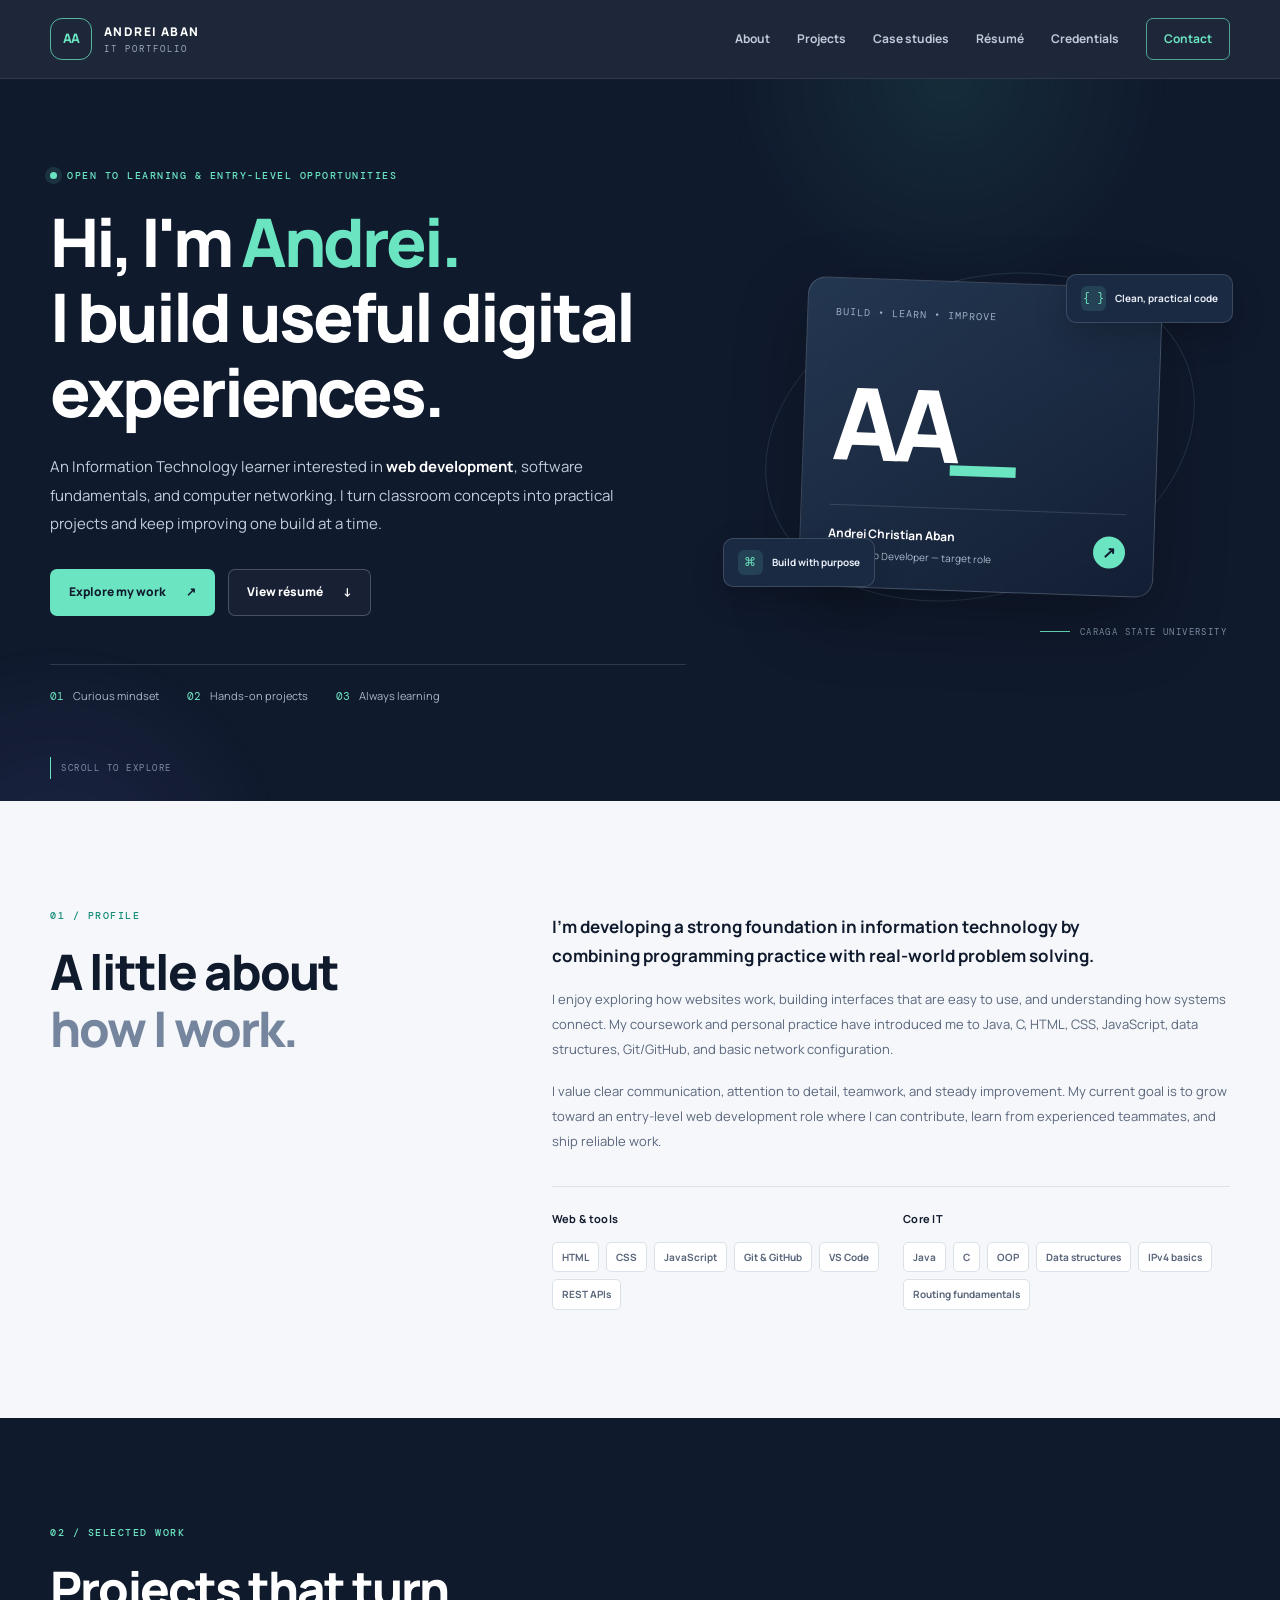
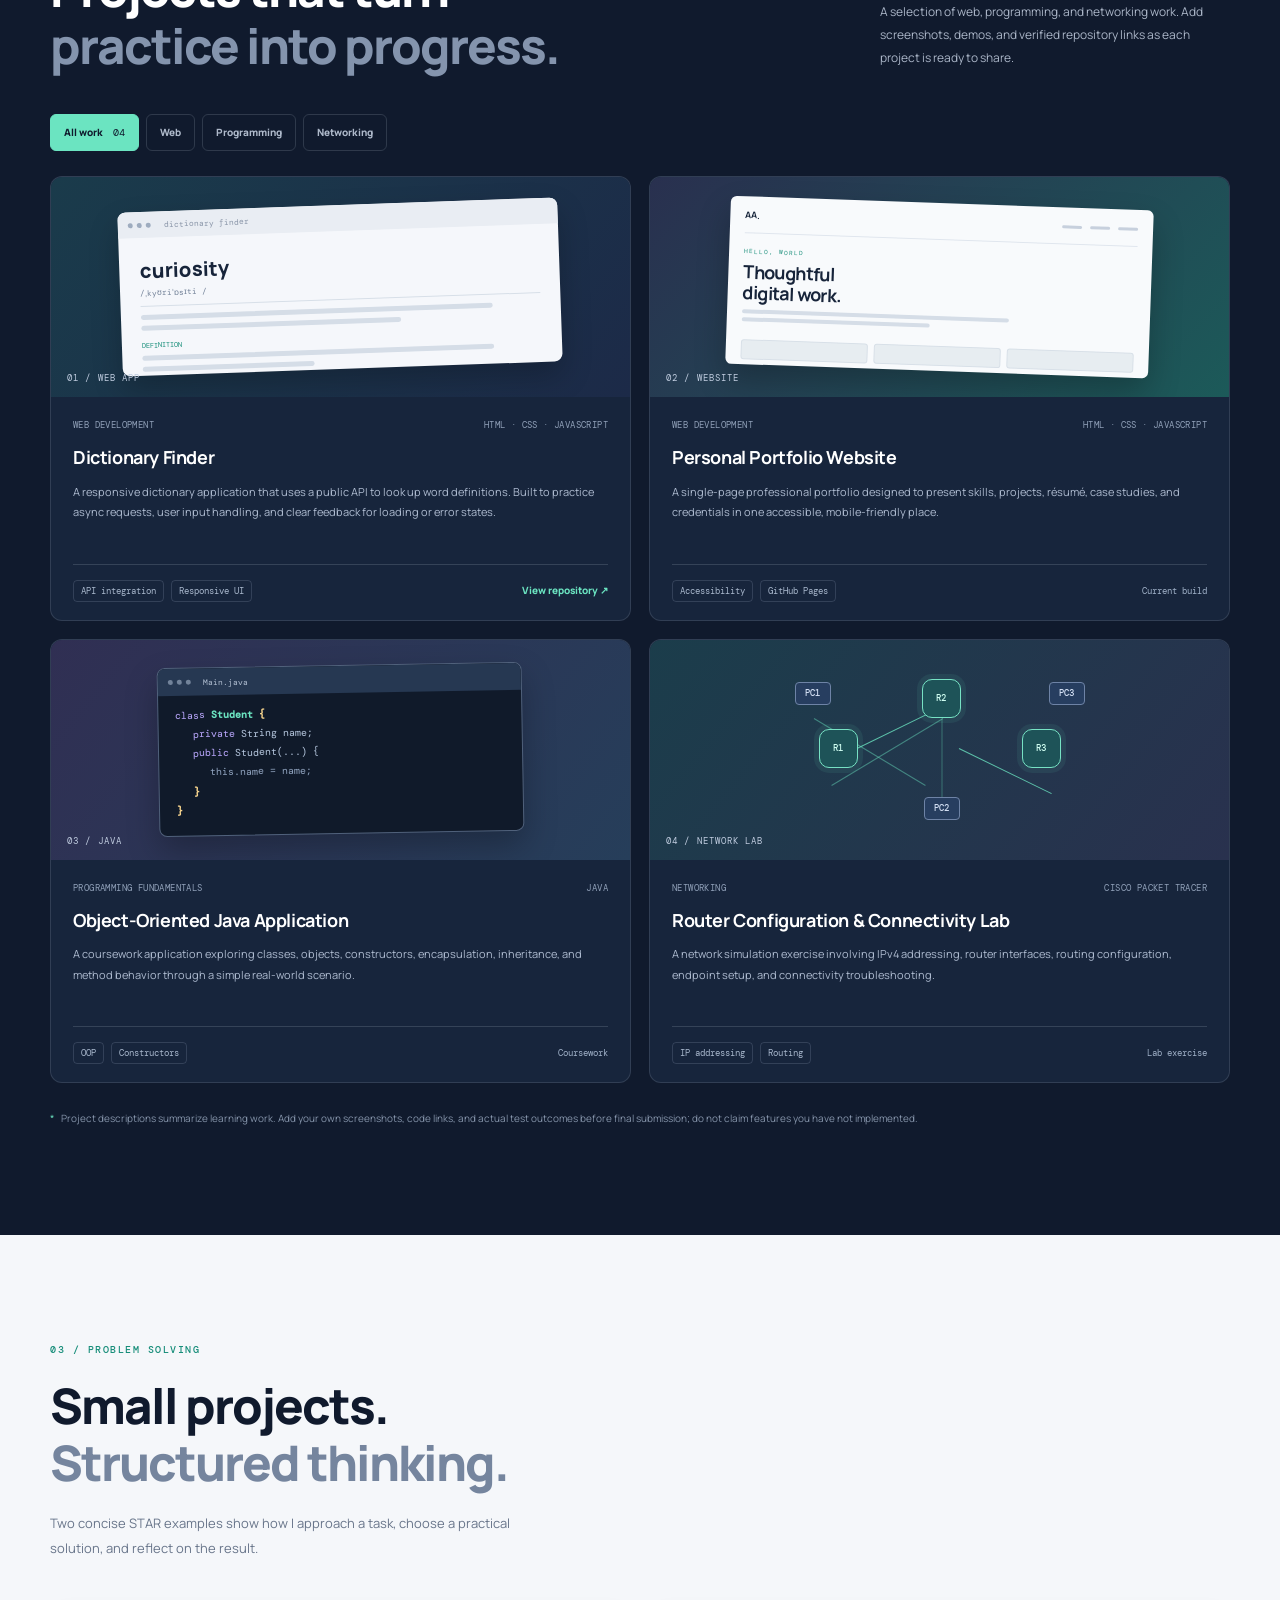
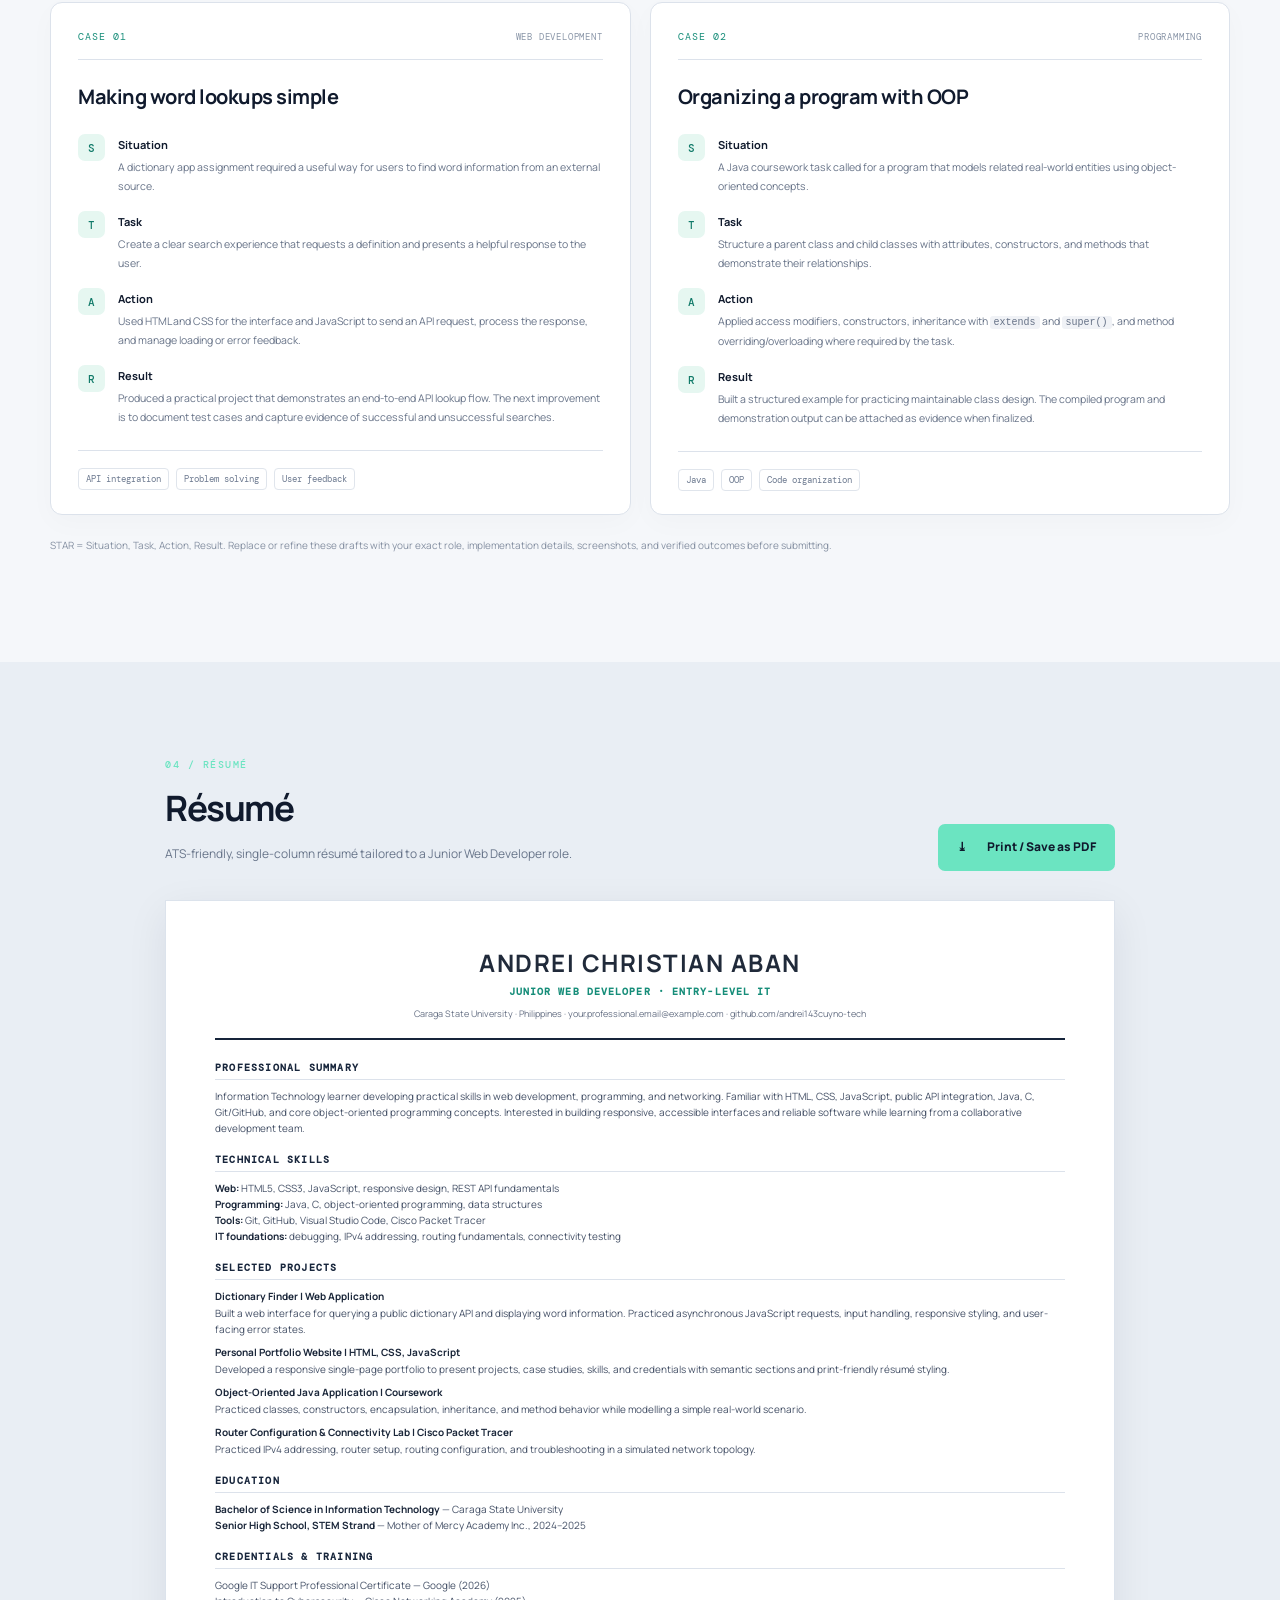
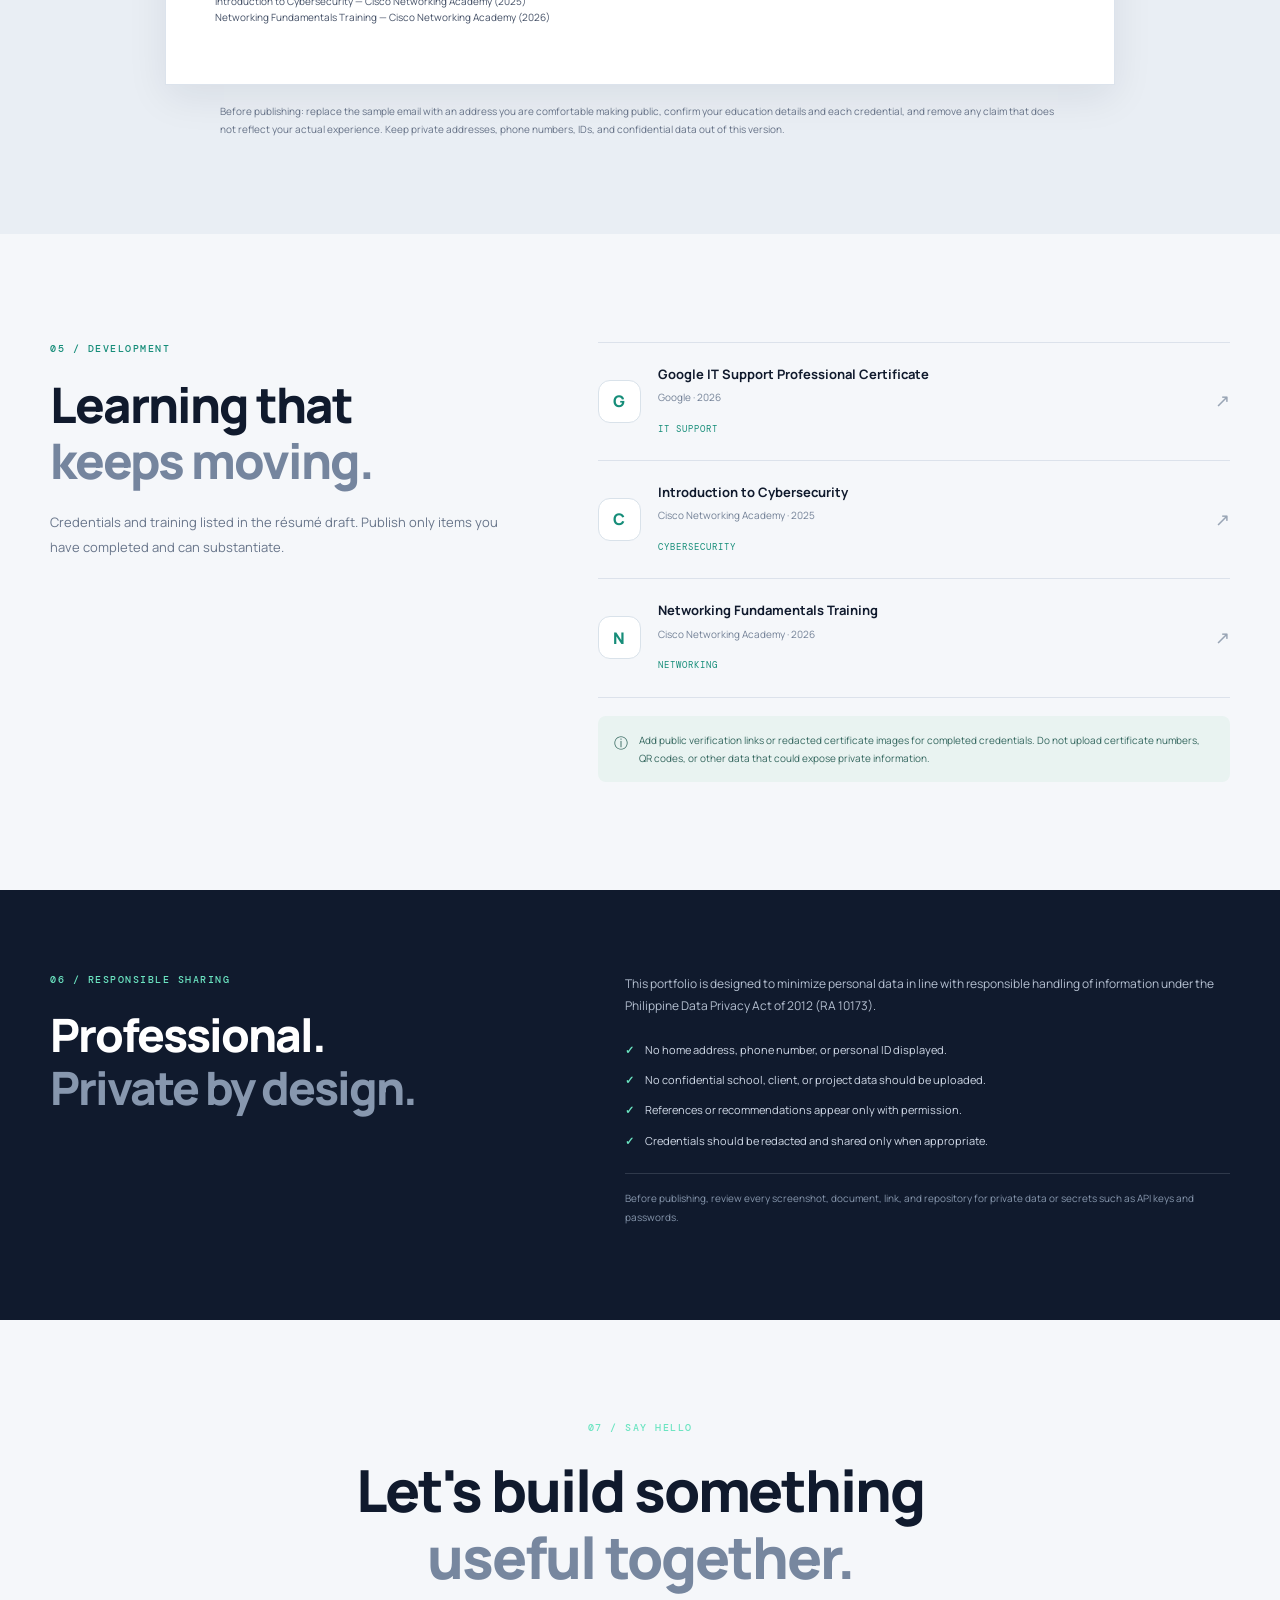
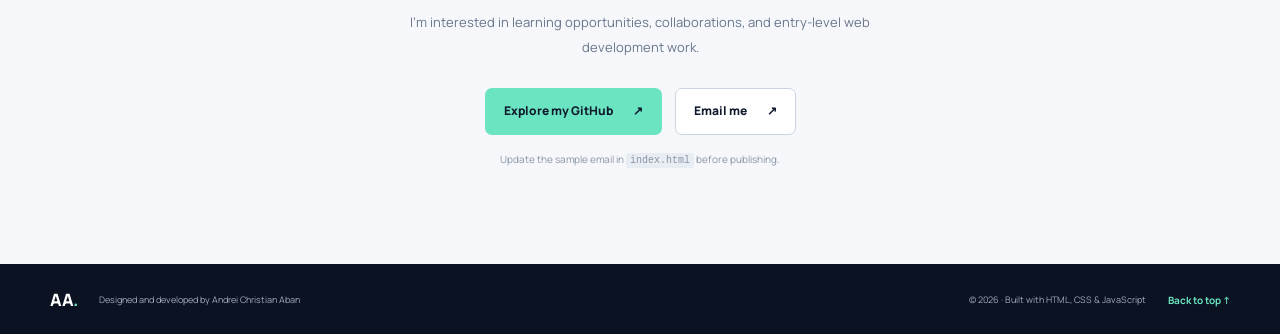
==== andrei-eportfolio/index.html @ c1c07eaf "Create professional e-portfolio" ====
<!doctype html>
<html lang="en">
<head>
  <meta charset="utf-8">
  <meta name="viewport" content="width=device-width, initial-scale=1">
  <meta name="description" content="Andrei Christian Aban's professional portfolio featuring web development, programming, networking, and academic IT projects.">
  <meta name="theme-color" content="#101a2d">
  <title>Andrei Christian Aban | IT Portfolio</title>
  <link rel="stylesheet" href="styles.css">
  <script src="script.js" defer></script>
</head>
<body>
  <a class="skip-link" href="#main">Skip to content</a>

  <header class="site-header">
    <div class="container nav-wrap">
      <a class="brand" href="#home" aria-label="Andrei Aban home">
        <span class="brand-mark">AA</span>
        <span class="brand-text">ANDREI ABAN<span class="brand-sub">IT PORTFOLIO</span></span>
      </a>
      <button class="menu-toggle" id="menu-toggle" type="button" aria-expanded="false" aria-controls="primary-nav" aria-label="Open navigation menu">
        <span></span><span></span><span></span>
      </button>
      <nav class="primary-nav" id="primary-nav" aria-label="Primary navigation">
        <a href="#about">About</a>
        <a href="#projects">Projects</a>
        <a href="#case-studies">Case studies</a>
        <a href="#resume">Résumé</a>
        <a href="#credentials">Credentials</a>
        <a class="nav-cta" href="#contact">Contact</a>
      </nav>
    </div>
  </header>

  <main id="main">
    <section class="hero section" id="home" aria-labelledby="hero-title">
      <div class="hero-glow glow-one" aria-hidden="true"></div>
      <div class="hero-glow glow-two" aria-hidden="true"></div>
      <div class="container hero-grid">
        <div class="hero-copy">
          <p class="eyebrow"><span class="status-dot"></span> OPEN TO LEARNING & ENTRY-LEVEL OPPORTUNITIES</p>
          <h1 id="hero-title">Hi, I'm <span>Andrei.</span><br> I build useful digital experiences.</h1>
          <p class="hero-lead">An Information Technology learner interested in <strong>web development</strong>, software fundamentals, and computer networking. I turn classroom concepts into practical projects and keep improving one build at a time.</p>
          <div class="hero-actions">
            <a class="button button-primary" href="#projects">Explore my work <span aria-hidden="true">↗</span></a>
            <a class="button button-quiet" href="#resume">View résumé <span aria-hidden="true">↓</span></a>
          </div>
          <div class="hero-meta" aria-label="Portfolio highlights">
            <div><span class="meta-number">01</span><span class="meta-label">Curious mindset</span></div>
            <div><span class="meta-number">02</span><span class="meta-label">Hands-on projects</span></div>
            <div><span class="meta-number">03</span><span class="meta-label">Always learning</span></div>
          </div>
        </div>
        <div class="hero-visual" aria-label="Portfolio introduction graphic">
          <div class="orbit orbit-large"></div>
          <div class="orbit orbit-small"></div>
          <div class="profile-tile">
            <span class="tile-kicker">BUILD • LEARN • IMPROVE</span>
            <div class="monogram">AA<span class="monogram-caret">_</span></div>
            <div class="tile-bottom">
              <div><strong>Andrei Christian Aban</strong><span>Junior Web Developer — target role</span></div>
              <span class="tile-arrow" aria-hidden="true">↗</span>
            </div>
          </div>
          <div class="floating-chip chip-code"><span class="chip-icon">{ }</span><span>Clean, practical code</span></div>
          <div class="floating-chip chip-web"><span class="chip-icon">⌘</span><span>Build with purpose</span></div>
          <div class="visual-caption"><span class="caption-line"></span><span>CARAGA STATE UNIVERSITY</span></div>
        </div>
      </div>
      <a class="scroll-cue" href="#about"><span class="scroll-line"></span> SCROLL TO EXPLORE</a>
    </section>

    <section class="section section-light" id="about" aria-labelledby="about-title">
      <div class="container split-layout">
        <div class="section-heading">
          <p class="eyebrow eyebrow-dark">01 / PROFILE</p>
          <h2 id="about-title">A little about<br><span>how I work.</span></h2>
        </div>
        <div class="about-content">
          <p class="about-intro">I’m developing a strong foundation in information technology by combining programming practice with real-world problem solving.</p>
          <p>I enjoy exploring how websites work, building interfaces that are easy to use, and understanding how systems connect. My coursework and personal practice have introduced me to Java, C, HTML, CSS, JavaScript, data structures, Git/GitHub, and basic network configuration.</p>
          <p>I value clear communication, attention to detail, teamwork, and steady improvement. My current goal is to grow toward an entry-level web development role where I can contribute, learn from experienced teammates, and ship reliable work.</p>
          <div class="skill-groups">
            <div class="skill-group"><h3>Web & tools</h3><div class="skill-tags"><span>HTML</span><span>CSS</span><span>JavaScript</span><span>Git & GitHub</span><span>VS Code</span><span>REST APIs</span></div></div>
            <div class="skill-group"><h3>Core IT</h3><div class="skill-tags"><span>Java</span><span>C</span><span>OOP</span><span>Data structures</span><span>IPv4 basics</span><span>Routing fundamentals</span></div></div>
          </div>
        </div>
      </div>
    </section>

    <section class="section section-dark" id="projects" aria-labelledby="projects-title">
      <div class="container">
        <div class="section-topline">
          <div class="section-heading">
            <p class="eyebrow">02 / SELECTED WORK</p>
            <h2 id="projects-title">Projects that turn<br><span>practice into progress.</span></h2>
          </div>
          <p class="section-note">A selection of web, programming, and networking work. Add screenshots, demos, and verified repository links as each project is ready to share.</p>
        </div>
        <div class="filter-row" role="group" aria-label="Filter projects">
          <button class="filter-button is-active" type="button" data-filter="all" aria-pressed="true">All work <span>04</span></button>
          <button class="filter-button" type="button" data-filter="web" aria-pressed="false">Web</button>
          <button class="filter-button" type="button" data-filter="programming" aria-pressed="false">Programming</button>
          <button class="filter-button" type="button" data-filter="networking" aria-pressed="false">Networking</button>
        </div>
        <div class="project-grid" id="project-grid">
          <article class="project-card project-featured" data-category="web">
            <div class="project-art art-dictionary" aria-hidden="true">
              <div class="mock-browser"><div class="browser-top"><i></i><i></i><i></i><span>dictionary finder</span></div><div class="dictionary-body"><div class="mock-word">curiosity<span> /ˌkyʊriˈɒsɪti /</span></div><div class="mock-rule"></div><div class="mock-line wide"></div><div class="mock-line medium"></div><div class="mock-label">DEFINITION</div><div class="mock-line wide"></div><div class="mock-line short"></div></div></div>
              <span class="art-badge">01 / WEB APP</span>
            </div>
            <div class="project-body"><div class="project-meta"><span>Web development</span><span>HTML · CSS · JavaScript</span></div><h3>Dictionary Finder</h3><p>A responsive dictionary application that uses a public API to look up word definitions. Built to practice async requests, user input handling, and clear feedback for loading or error states.</p><div class="project-footer"><div class="tag-list"><span>API integration</span><span>Responsive UI</span></div><a class="text-link" href="https://github.com/andrei143cuyno-tech/Dictionary-Finder" target="_blank" rel="noopener noreferrer">View repository <span aria-hidden="true">↗</span></a></div></div>
          </article>
          <article class="project-card" data-category="web">
            <div class="project-art art-portfolio" aria-hidden="true"><div class="mini-page"><div class="mini-nav"><b>AA.</b><span></span><span></span><span></span></div><div class="mini-hero"><i>HELLO, WORLD</i><strong>Thoughtful<br>digital work.</strong><span></span><span></span></div><div class="mini-cards"><i></i><i></i><i></i></div></div><span class="art-badge">02 / WEBSITE</span></div>
            <div class="project-body"><div class="project-meta"><span>Web development</span><span>HTML · CSS · JavaScript</span></div><h3>Personal Portfolio Website</h3><p>A single-page professional portfolio designed to present skills, projects, résumé, case studies, and credentials in one accessible, mobile-friendly place.</p><div class="project-footer"><div class="tag-list"><span>Accessibility</span><span>GitHub Pages</span></div><span class="project-status">Current build</span></div></div>
          </article>
          <article class="project-card" data-category="programming">
            <div class="project-art art-java" aria-hidden="true"><div class="code-window"><div class="code-toolbar"><span></span><span></span><span></span><b>Main.java</b></div><div class="code-lines"><p><em>class</em> <strong>Student</strong> <b>{</b></p><p class="indent"><em>private</em> String name;</p><p class="indent"><em>public</em> Student(...) {</p><p class="indent2">this.name = name;</p><p class="indent"><b>}</b></p><p><b>}</b></p></div></div><span class="art-badge">03 / JAVA</span></div>
            <div class="project-body"><div class="project-meta"><span>Programming fundamentals</span><span>Java</span></div><h3>Object-Oriented Java Application</h3><p>A coursework application exploring classes, objects, constructors, encapsulation, inheritance, and method behavior through a simple real-world scenario.</p><div class="project-footer"><div class="tag-list"><span>OOP</span><span>Constructors</span></div><span class="project-status">Coursework</span></div></div>
          </article>
          <article class="project-card" data-category="networking">
            <div class="project-art art-network" aria-hidden="true"><div class="network-map"><div class="network-node router-node">R1</div><div class="network-node router-node node-two">R2</div><div class="network-node router-node node-three">R3</div><div class="network-node pc-node pc-one">PC1</div><div class="network-node pc-node pc-two">PC2</div><div class="network-node pc-node pc-three">PC3</div><span class="network-link link-a"></span><span class="network-link link-b"></span><span class="network-link link-c"></span><span class="network-link link-d"></span><span class="network-link link-e"></span></div><span class="art-badge">04 / NETWORK LAB</span></div>
            <div class="project-body"><div class="project-meta"><span>Networking</span><span>Cisco Packet Tracer</span></div><h3>Router Configuration & Connectivity Lab</h3><p>A network simulation exercise involving IPv4 addressing, router interfaces, routing configuration, endpoint setup, and connectivity troubleshooting.</p><div class="project-footer"><div class="tag-list"><span>IP addressing</span><span>Routing</span></div><span class="project-status">Lab exercise</span></div></div>
          </article>
        </div>
        <p class="section-footnote"><span class="footnote-mark">*</span> Project descriptions summarize learning work. Add your own screenshots, code links, and actual test outcomes before final submission; do not claim features you have not implemented.</p>
      </div>
    </section>

    <section class="section section-light" id="case-studies" aria-labelledby="cases-title">
      <div class="container">
        <div class="section-heading case-heading">
          <p class="eyebrow eyebrow-dark">03 / PROBLEM SOLVING</p>
          <h2 id="cases-title">Small projects.<br><span>Structured thinking.</span></h2>
          <p class="heading-description">Two concise STAR examples show how I approach a task, choose a practical solution, and reflect on the result.</p>
        </div>
        <div class="case-grid">
          <article class="case-card">
            <div class="case-header"><span class="case-index">CASE 01</span><span class="case-type">WEB DEVELOPMENT</span></div>
            <h3>Making word lookups simple</h3>
            <div class="star-list">
              <div class="star-row"><span class="star-letter">S</span><div><h4>Situation</h4><p>A dictionary app assignment required a useful way for users to find word information from an external source.</p></div></div>
              <div class="star-row"><span class="star-letter">T</span><div><h4>Task</h4><p>Create a clear search experience that requests a definition and presents a helpful response to the user.</p></div></div>
              <div class="star-row"><span class="star-letter">A</span><div><h4>Action</h4><p>Used HTML and CSS for the interface and JavaScript to send an API request, process the response, and manage loading or error feedback.</p></div></div>
              <div class="star-row"><span class="star-letter">R</span><div><h4>Result</h4><p>Produced a practical project that demonstrates an end-to-end API lookup flow. The next improvement is to document test cases and capture evidence of successful and unsuccessful searches.</p></div></div>
            </div>
            <div class="case-skills"><span>API integration</span><span>Problem solving</span><span>User feedback</span></div>
          </article>
          <article class="case-card">
            <div class="case-header"><span class="case-index">CASE 02</span><span class="case-type">PROGRAMMING</span></div>
            <h3>Organizing a program with OOP</h3>
            <div class="star-list">
              <div class="star-row"><span class="star-letter">S</span><div><h4>Situation</h4><p>A Java coursework task called for a program that models related real-world entities using object-oriented concepts.</p></div></div>
              <div class="star-row"><span class="star-letter">T</span><div><h4>Task</h4><p>Structure a parent class and child classes with attributes, constructors, and methods that demonstrate their relationships.</p></div></div>
              <div class="star-row"><span class="star-letter">A</span><div><h4>Action</h4><p>Applied access modifiers, constructors, inheritance with <code>extends</code> and <code>super()</code>, and method overriding/overloading where required by the task.</p></div></div>
              <div class="star-row"><span class="star-letter">R</span><div><h4>Result</h4><p>Built a structured example for practicing maintainable class design. The compiled program and demonstration output can be attached as evidence when finalized.</p></div></div>
            </div>
            <div class="case-skills"><span>Java</span><span>OOP</span><span>Code organization</span></div>
          </article>
        </div>
        <p class="small-note">STAR = Situation, Task, Action, Result. Replace or refine these drafts with your exact role, implementation details, screenshots, and verified outcomes before submitting.</p>
      </div>
    </section>

    <section class="section resume-section" id="resume" aria-labelledby="resume-title">
      <div class="container resume-container">
        <div class="resume-tools screen-only">
          <div><p class="eyebrow">04 / RÉSUMÉ</p><h2 id="resume-title">Résumé</h2><p class="section-note">ATS-friendly, single-column résumé tailored to a Junior Web Developer role.</p></div>
          <button class="button button-primary print-button" id="print-resume" type="button"><span aria-hidden="true">⤓</span> Print / Save as PDF</button>
        </div>
        <article class="resume-paper" aria-label="Résumé content">
          <header class="resume-header">
            <h2>ANDREI CHRISTIAN ABAN</h2>
            <p class="resume-role">JUNIOR WEB DEVELOPER · ENTRY-LEVEL IT</p>
            <p class="resume-contact">Caraga State University · Philippines · <span class="replace-email">your.professional.email@example.com</span> · <span>github.com/andrei143cuyno-tech</span></p>
          </header>
          <section class="resume-block"><h3>PROFESSIONAL SUMMARY</h3><p>Information Technology learner developing practical skills in web development, programming, and networking. Familiar with HTML, CSS, JavaScript, public API integration, Java, C, Git/GitHub, and core object-oriented programming concepts. Interested in building responsive, accessible interfaces and reliable software while learning from a collaborative development team.</p></section>
          <section class="resume-block"><h3>TECHNICAL SKILLS</h3><p><strong>Web:</strong> HTML5, CSS3, JavaScript, responsive design, REST API fundamentals<br><strong>Programming:</strong> Java, C, object-oriented programming, data structures<br><strong>Tools:</strong> Git, GitHub, Visual Studio Code, Cisco Packet Tracer<br><strong>IT foundations:</strong> debugging, IPv4 addressing, routing fundamentals, connectivity testing</p></section>
          <section class="resume-block"><h3>SELECTED PROJECTS</h3>
            <div class="resume-project"><p><strong>Dictionary Finder | Web Application</strong></p><p>Built a web interface for querying a public dictionary API and displaying word information. Practiced asynchronous JavaScript requests, input handling, responsive styling, and user-facing error states.</p></div>
            <div class="resume-project"><p><strong>Personal Portfolio Website | HTML, CSS, JavaScript</strong></p><p>Developed a responsive single-page portfolio to present projects, case studies, skills, and credentials with semantic sections and print-friendly résumé styling.</p></div>
            <div class="resume-project"><p><strong>Object-Oriented Java Application | Coursework</strong></p><p>Practiced classes, constructors, encapsulation, inheritance, and method behavior while modelling a simple real-world scenario.</p></div>
            <div class="resume-project"><p><strong>Router Configuration & Connectivity Lab | Cisco Packet Tracer</strong></p><p>Practiced IPv4 addressing, router setup, routing configuration, and troubleshooting in a simulated network topology.</p></div>
          </section>
          <section class="resume-block"><h3>EDUCATION</h3><p><strong>Bachelor of Science in Information Technology</strong> — Caraga State University<br><strong>Senior High School, STEM Strand</strong> — Mother of Mercy Academy Inc., 2024–2025</p></section>
          <section class="resume-block"><h3>CREDENTIALS & TRAINING</h3><p>Google IT Support Professional Certificate — Google (2026)<br>Introduction to Cybersecurity — Cisco Networking Academy (2025)<br>Networking Fundamentals Training — Cisco Networking Academy (2026)</p></section>
        </article>
        <p class="resume-disclaimer screen-only">Before publishing: replace the sample email with an address you are comfortable making public, confirm your education details and each credential, and remove any claim that does not reflect your actual experience. Keep private addresses, phone numbers, IDs, and confidential data out of this version.</p>
      </div>
    </section>

    <section class="section section-light" id="credentials" aria-labelledby="credentials-title">
      <div class="container credentials-layout">
        <div class="section-heading">
          <p class="eyebrow eyebrow-dark">05 / DEVELOPMENT</p>
          <h2 id="credentials-title">Learning that<br><span>keeps moving.</span></h2>
          <p class="heading-description">Credentials and training listed in the résumé draft. Publish only items you have completed and can substantiate.</p>
        </div>
        <div class="credential-list">
          <article class="credential-item"><div class="credential-icon" aria-hidden="true">G</div><div class="credential-copy"><h3>Google IT Support Professional Certificate</h3><p>Google · 2026</p><span class="credential-kind">IT SUPPORT</span></div><span class="credential-arrow" aria-hidden="true">↗</span></article>
          <article class="credential-item"><div class="credential-icon" aria-hidden="true">C</div><div class="credential-copy"><h3>Introduction to Cybersecurity</h3><p>Cisco Networking Academy · 2025</p><span class="credential-kind">CYBERSECURITY</span></div><span class="credential-arrow" aria-hidden="true">↗</span></article>
          <article class="credential-item"><div class="credential-icon" aria-hidden="true">N</div><div class="credential-copy"><h3>Networking Fundamentals Training</h3><p>Cisco Networking Academy · 2026</p><span class="credential-kind">NETWORKING</span></div><span class="credential-arrow" aria-hidden="true">↗</span></article>
          <div class="credential-reminder"><span aria-hidden="true">ⓘ</span><p>Add public verification links or redacted certificate images for completed credentials. Do not upload certificate numbers, QR codes, or other data that could expose private information.</p></div>
        </div>
      </div>
    </section>

    <section class="section section-dark privacy-section" id="privacy" aria-labelledby="privacy-title">
      <div class="container privacy-grid">
        <div><p class="eyebrow">06 / RESPONSIBLE SHARING</p><h2 id="privacy-title">Professional.<br><span>Private by design.</span></h2></div>
        <div class="privacy-copy"><p>This portfolio is designed to minimize personal data in line with responsible handling of information under the Philippine Data Privacy Act of 2012 (RA 10173).</p><div class="privacy-checks"><p><span aria-hidden="true">✓</span> No home address, phone number, or personal ID displayed.</p><p><span aria-hidden="true">✓</span> No confidential school, client, or project data should be uploaded.</p><p><span aria-hidden="true">✓</span> References or recommendations appear only with permission.</p><p><span aria-hidden="true">✓</span> Credentials should be redacted and shared only when appropriate.</p></div><p class="privacy-footnote">Before publishing, review every screenshot, document, link, and repository for private data or secrets such as API keys and passwords.</p></div>
      </div>
    </section>

    <section class="section contact-section" id="contact" aria-labelledby="contact-title">
      <div class="container contact-inner">
        <p class="eyebrow">07 / SAY HELLO</p>
        <h2 id="contact-title">Let's build something<br><span>useful together.</span></h2>
        <p>I'm interested in learning opportunities, collaborations, and entry-level web development work.</p>
        <div class="contact-actions"><a class="button button-primary" href="https://github.com/andrei143cuyno-tech" target="_blank" rel="noopener noreferrer">Explore my GitHub <span aria-hidden="true">↗</span></a><a class="button button-outline" href="mailto:your.professional.email@example.com" id="email-link">Email me <span aria-hidden="true">↗</span></a></div>
        <p class="contact-hint">Update the sample email in <code>index.html</code> before publishing.</p>
      </div>
    </section>
  </main>

  <footer class="site-footer"><div class="container footer-inner"><a class="footer-brand" href="#home">AA<span>.</span></a><p>Designed and developed by Andrei Christian Aban</p><p>© <span id="current-year">2026</span> · Built with HTML, CSS & JavaScript</p><a class="back-top" href="#home">Back to top ↑</a></div></footer>
</body>
</html>
---- andrei-eportfolio/styles.css ----
@import url('https://fonts.googleapis.com/css2?family=DM+Mono:wght@400;500&family=Manrope:wght@400;500;600;700;800&display=swap');

:root{--ink:#101a2d;--ink-2:#17253d;--ink-3:#223653;--paper:#f5f7fa;--white:#fff;--muted:#657188;--muted-light:#b5c0d0;--line:#dce2eb;--line-dark:rgba(221,232,248,.15);--accent:#6be4c1;--accent-dark:#168d79;--purple:#a9a4ff;--font:'Manrope',Arial,sans-serif;--mono:'DM Mono',monospace;--max:1180px}
*{box-sizing:border-box}
html{scroll-behavior:smooth;scroll-padding-top:92px}
body{margin:0;background:var(--paper);color:var(--ink);font-family:var(--font);line-height:1.65;-webkit-font-smoothing:antialiased}
a{color:inherit;text-decoration:none}
button{font:inherit}
::selection{background:var(--accent);color:var(--ink)}
.container{width:min(var(--max),calc(100% - 48px));margin-inline:auto}
.section{position:relative;padding:108px 0}
.skip-link{position:absolute;top:-60px;left:16px;z-index:1000;padding:10px 14px;background:var(--accent);color:var(--ink);border-radius:8px;font-weight:800}
.skip-link:focus{top:12px}
.site-header{position:sticky;top:0;z-index:100;background:rgba(16,26,45,.94);border-bottom:1px solid rgba(255,255,255,.08);backdrop-filter:blur(18px)}
.nav-wrap{min-height:78px;display:flex;align-items:center;justify-content:space-between;gap:28px}
.brand{display:flex;align-items:center;gap:12px;color:white;flex-shrink:0}
.brand-mark{display:grid;place-items:center;width:42px;height:42px;border:1px solid rgba(107,228,193,.75);border-radius:12px;color:var(--accent);font-size:13px;font-weight:800;letter-spacing:-1px}
.brand-text{font-size:12px;font-weight:800;letter-spacing:1.4px;line-height:1.25}
.brand-sub{display:block;margin-top:4px;font:9px var(--mono);letter-spacing:2px;color:#9daac1}
.primary-nav{display:flex;align-items:center;gap:27px}
.primary-nav a{font-size:12px;font-weight:700;color:#c0cada;transition:color .2s}
.primary-nav a:hover,.primary-nav a:focus-visible{color:var(--accent)}
.primary-nav .nav-cta{padding:10px 17px;border:1px solid rgba(107,228,193,.65);border-radius:7px;color:var(--accent)}
.menu-toggle{display:none;background:transparent;border:0;padding:8px;cursor:pointer}
.menu-toggle span{display:block;width:23px;height:2px;margin:5px 0;background:white}
.hero{min-height:650px;display:flex;align-items:center;overflow:hidden;background:var(--ink);color:white;padding:90px 0 96px}
.hero-grid{display:grid;grid-template-columns:1.12fr .88fr;align-items:center;gap:45px;position:relative;z-index:1}
.hero-glow{position:absolute;border-radius:50%;filter:blur(2px);pointer-events:none}
.glow-one{width:460px;height:460px;top:-230px;right:8%;background:radial-gradient(circle,rgba(64,180,158,.12),transparent 68%)}
.glow-two{width:460px;height:460px;bottom:-300px;left:-170px;background:radial-gradient(circle,rgba(130,123,255,.11),transparent 70%)}
.eyebrow{display:flex;align-items:center;gap:10px;font:500 10px var(--mono);letter-spacing:1.5px;color:var(--accent);margin:0 0 22px;text-transform:uppercase}
.eyebrow-dark{color:var(--accent-dark)}
.status-dot{width:7px;height:7px;display:inline-block;background:var(--accent);border-radius:50%;box-shadow:0 0 0 5px rgba(107,228,193,.12)}
h1,h2,h3,h4,p{margin-top:0}
.hero h1{max-width:690px;margin-bottom:24px;font-size:clamp(40px,5.25vw,67px);line-height:1.12;letter-spacing:-3px;font-weight:800}
.hero h1 span,.section-heading h2 span,.privacy-section h2 span,.contact-inner h2 span{color:var(--accent)}
.hero-lead{max-width:600px;color:#c2ccdc;font-size:15px;line-height:1.9}
.hero-lead strong{color:white;font-weight:700}
.hero-actions,.contact-actions{display:flex;align-items:center;gap:13px;flex-wrap:wrap;margin-top:30px}
.button{min-height:47px;padding:12px 18px;border-radius:7px;display:inline-flex;align-items:center;justify-content:center;gap:20px;font-size:12px;font-weight:800;transition:transform .2s,background .2s,border-color .2s;cursor:pointer;border:1px solid transparent}
.button:hover{transform:translateY(-2px)}
.button:focus-visible,.filter-button:focus-visible,a:focus-visible,button:focus-visible{outline:3px solid #f8d67a;outline-offset:3px}
.button-primary{background:var(--accent);color:var(--ink)}
.button-primary:hover{background:#8ff0d4}
.button-quiet{color:white;border-color:rgba(255,255,255,.22);background:rgba(255,255,255,.03)}
.button-quiet:hover,.button-outline:hover{border-color:var(--accent)}
.hero-meta{display:flex;gap:28px;margin-top:48px;padding-top:22px;border-top:1px solid var(--line-dark)}
.hero-meta>div{display:flex;align-items:center;gap:9px}
.meta-number{font:11px var(--mono);color:var(--accent)}
.meta-label{font-size:11px;color:#aab6c9}
.hero-visual{position:relative;min-height:390px;display:grid;place-items:center}
.orbit{position:absolute;left:50%;top:50%;border:1px solid rgba(150,174,205,.17);border-radius:50%;transform:translate(-50%,-50%) rotate(-18deg)}
.orbit-large{width:440px;height:315px}
.orbit-small{width:345px;height:245px;transform:translate(-50%,-50%) rotate(28deg);border-color:rgba(107,228,193,.2)}
.profile-tile{position:relative;z-index:2;width:min(355px,90%);min-height:310px;padding:27px 28px 23px;border:1px solid rgba(255,255,255,.16);border-radius:18px;background:linear-gradient(145deg,rgba(37,56,83,.96),rgba(19,31,52,.97));box-shadow:0 26px 70px rgba(0,0,0,.27);display:flex;flex-direction:column;justify-content:space-between;transform:rotate(2deg)}
.tile-kicker{font:10px var(--mono);letter-spacing:1px;color:#9eafc7}
.monogram{font-size:100px;line-height:1;font-weight:800;letter-spacing:-10px;color:white;margin-top:20px}
.monogram-caret{color:var(--accent);letter-spacing:-4px}
.tile-bottom{padding-top:18px;border-top:1px solid rgba(255,255,255,.13);display:flex;align-items:center;justify-content:space-between;gap:10px}
.tile-bottom strong,.tile-bottom span{display:block}
.tile-bottom strong{font-size:12px}
.tile-bottom div span{font-size:10px;color:#aeb9cb;margin-top:4px}
.tile-arrow{display:grid!important;place-items:center;width:32px;height:32px;border-radius:50%;color:var(--ink);background:var(--accent);font-weight:800}
.floating-chip{position:absolute;z-index:3;display:flex;align-items:center;gap:9px;padding:11px 14px;border:1px solid rgba(255,255,255,.15);border-radius:10px;background:#1a2a43;color:#e8edf6;font-size:10px;font-weight:700;box-shadow:0 12px 32px rgba(0,0,0,.2)}
.chip-code{top:32px;right:-3px}.chip-web{bottom:45px;left:-8px}
.chip-icon{display:grid;place-items:center;width:25px;height:25px;border-radius:6px;background:rgba(107,228,193,.13);color:var(--accent);font:12px var(--mono)}
.visual-caption{position:absolute;right:3px;bottom:-6px;display:flex;align-items:center;gap:10px;color:#7e8da5;font:9px var(--mono);letter-spacing:1.4px}
.caption-line{height:1px;width:30px;background:var(--accent)}
.scroll-cue{position:absolute;bottom:22px;left:max(24px,calc((100vw - var(--max))/2));display:flex;gap:10px;align-items:center;color:#7f8da4;font:9px var(--mono);letter-spacing:1.5px}
.scroll-line{height:22px;width:1px;background:var(--accent)}
.section-light{background:var(--paper)}
.split-layout{display:grid;grid-template-columns:.75fr 1.25fr;gap:95px}
.section-heading h2,.privacy-section h2,.contact-inner h2{font-size:clamp(34px,4vw,49px);line-height:1.16;letter-spacing:-2px;margin:0;font-weight:800}
.section-heading h2 span{color:#75859e}
.about-content{max-width:680px;padding-top:4px}
.about-content p{color:#59667c;font-size:13px;line-height:1.95;margin-bottom:16px}
.about-content .about-intro{font-size:17px;font-weight:700;line-height:1.7;color:var(--ink);max-width:610px}
.skill-groups{display:grid;grid-template-columns:1fr 1fr;gap:24px;margin-top:31px;padding-top:23px;border-top:1px solid var(--line)}
.skill-group h3{font-size:11px;letter-spacing:.3px;margin-bottom:14px}
.skill-tags,.tag-list,.case-skills{display:flex;flex-wrap:wrap;gap:7px}
.skill-tags span{padding:6px 9px;border:1px solid #dbe1e9;border-radius:5px;background:#fff;color:#59657a;font-size:10px;font-weight:700}
.section-dark{background:var(--ink);color:white}
.section-topline{display:flex;justify-content:space-between;align-items:flex-end;gap:40px;margin-bottom:40px}
.section-dark .section-heading h2 span{color:#8494ad}
.section-note{max-width:350px;color:#aab5c7;font-size:12px;line-height:1.9;margin:0 0 5px}
.filter-row{display:flex;gap:7px;flex-wrap:wrap;margin-bottom:25px}
.filter-button{border:1px solid var(--line-dark);background:transparent;color:#aeb9ca;border-radius:6px;padding:9px 13px;font-size:10px;font-weight:800;cursor:pointer;transition:all .2s}
.filter-button span{margin-left:8px;font:10px var(--mono);color:#8292aa}
.filter-button:hover,.filter-button.is-active{background:var(--accent);border-color:var(--accent);color:var(--ink)}
.filter-button.is-active span{color:var(--ink)}
.project-grid{display:grid;grid-template-columns:repeat(2,minmax(0,1fr));gap:18px}
.project-card{background:#17253c;border:1px solid rgba(219,229,246,.13);border-radius:12px;overflow:hidden;transition:transform .25s,border-color .25s;min-width:0}
.project-card:hover{transform:translateY(-4px);border-color:rgba(107,228,193,.5)}
.project-card[hidden]{display:none}
.project-art{height:220px;position:relative;display:flex;align-items:center;justify-content:center;overflow:hidden;background:#1d2d46}
.art-dictionary{background:linear-gradient(130deg,#1a3b4b,#1c2a48)}
.mock-browser{width:76%;height:164px;border-radius:8px;overflow:hidden;background:#f5f7fb;box-shadow:0 14px 30px rgba(0,0,0,.22);transform:rotate(-2deg)}
.browser-top{height:26px;background:#e9edf3;display:flex;align-items:center;gap:4px;padding:0 10px;color:#8894a7;font:8px var(--mono)}
.browser-top i,.code-toolbar span{width:5px;height:5px;background:#9eacbf;border-radius:50%}.browser-top span{margin-left:9px}
.dictionary-body{padding:16px 20px;color:#17243a}.mock-word{font-size:20px;font-weight:800}.mock-word span{display:block;color:#718097;font:8px var(--mono);margin-top:1px}.mock-rule{height:1px;background:#d7dfe8;margin:8px 0}.mock-label{font:7px var(--mono);color:#168d79;margin:10px 0 5px}.mock-line{height:5px;background:#d5dde7;border-radius:4px;margin:6px 0}.mock-line.wide{width:88%}.mock-line.medium{width:65%}.mock-line.short{width:43%}
.art-portfolio{background:linear-gradient(135deg,#29304f,#1c5a59)}
.mini-page{width:73%;height:168px;padding:12px 15px;border-radius:6px;background:#f8fafc;box-shadow:0 15px 32px rgba(0,0,0,.24);transform:rotate(2deg)}
.mini-nav{display:flex;align-items:center;gap:8px;border-bottom:1px solid #e0e6ee;padding-bottom:9px}.mini-nav b{font-size:9px;margin-right:auto;color:#17243a}.mini-nav span{width:20px;height:3px;background:#c7d0dd;border-radius:3px}
.mini-hero{padding:14px 0 8px}.mini-hero i{display:block;font:6px var(--mono);letter-spacing:1px;color:#168d79;margin-bottom:6px}.mini-hero strong{display:block;font-size:18px;line-height:1.15;color:#17243a;letter-spacing:-.6px}.mini-hero span{display:block;height:4px;width:68%;border-radius:2px;background:#d5dde7;margin-top:7px}.mini-hero span+span{width:48%;margin-top:4px}.mini-cards{display:flex;gap:6px;margin-top:10px}.mini-cards i{display:block;height:20px;flex:1;border-radius:3px;background:#e7edf1;border:1px solid #d8e0e8}
.art-java{background:linear-gradient(130deg,#302f53,#263e5a)}
.code-window{width:76%;max-width:365px;min-height:158px;background:#101a2a;border:1px solid #50617b;border-radius:8px;overflow:hidden;transform:rotate(-1deg);box-shadow:0 15px 32px rgba(0,0,0,.25)}
.code-toolbar{height:27px;background:#263852;display:flex;align-items:center;gap:4px;padding:0 10px}.code-toolbar span{background:#72839a}.code-toolbar b{font:8px var(--mono);color:#b6c3d6;margin-left:8px}
.code-lines{padding:13px 17px}.code-lines p{margin:0 0 6px;color:#b8c9e0;font:10px var(--mono)}.code-lines em{font-style:normal;color:#bca9ff}.code-lines strong{color:#6be4c1}.code-lines b{color:#f5d38d}.code-lines .indent{padding-left:17px}.code-lines .indent2{padding-left:34px;color:#92a5c0}
.art-network{background:linear-gradient(130deg,#1b3d4b,#29314e)}
.network-map{width:310px;height:150px;position:relative}.network-node{position:absolute;z-index:2;display:grid;place-items:center;font:9px var(--mono);font-weight:500}.router-node{width:39px;height:39px;border:1px solid #77e2c4;border-radius:10px;background:#1e5358;color:#d1fff2;box-shadow:0 0 0 5px rgba(107,228,193,.08)}.node-two{top:4px;left:137px}.network-map .router-node:first-child{top:54px;left:34px}.node-three{top:54px;right:34px}.pc-node{width:36px;height:23px;border:1px solid #6e83a6;border-radius:4px;background:#273e60;color:#d4e0f4}.pc-one{top:7px;left:10px}.pc-two{bottom:5px;left:139px}.pc-three{top:7px;right:10px}.network-link{position:absolute;height:1px;background:#6be4c1;opacity:.8;transform-origin:left center}.link-a{width:100px;top:73px;left:72px;transform:rotate(-26deg)}.link-b{width:103px;top:73px;left:174px;transform:rotate(26deg)}.link-c{width:130px;top:43px;left:29px;transform:rotate(31deg);opacity:.45}.link-d{width:130px;top:43px;left:158px;transform:rotate(149deg);opacity:.45}.link-e{width:80px;top:43px;left:157px;transform:rotate(90deg);opacity:.35}
.art-badge{position:absolute;left:16px;bottom:13px;color:#c1cde0;font:9px var(--mono);letter-spacing:1.1px}
.project-body{padding:22px 22px 18px}.project-meta{display:flex;justify-content:space-between;gap:12px;flex-wrap:wrap;color:#90a0b8;font:9px var(--mono);text-transform:uppercase;letter-spacing:.4px}.project-body h3{font-size:18px;letter-spacing:-.4px;margin:12px 0 9px}.project-body>p{font-size:11px;line-height:1.9;color:#aebbd0;min-height:63px;margin-bottom:19px}.project-footer{display:flex;justify-content:space-between;align-items:center;gap:12px;flex-wrap:wrap;border-top:1px solid var(--line-dark);padding-top:15px}.tag-list span,.case-skills span{font:9px var(--mono);color:#a9b8cd;border:1px solid rgba(209,223,244,.15);border-radius:4px;padding:4px 7px}.text-link{font-size:10px;font-weight:800;color:var(--accent)}.text-link:hover{text-decoration:underline}.project-status{font:9px var(--mono);color:#a1b2c9}.section-footnote{margin:26px 0 0;color:#8594aa;font-size:10px;line-height:1.8}.footnote-mark{color:var(--accent);padding-right:5px}
.case-heading{max-width:650px;margin-bottom:42px}.heading-description{max-width:500px;margin:19px 0 0;color:#68758a;font-size:13px;line-height:1.9}.case-grid{display:grid;grid-template-columns:1fr 1fr;gap:19px}.case-card{padding:27px 27px 23px;border:1px solid var(--line);border-radius:12px;background:#fff;box-shadow:0 8px 28px rgba(16,26,45,.025)}.case-header{display:flex;justify-content:space-between;gap:10px;align-items:center;padding-bottom:16px;border-bottom:1px solid var(--line)}.case-index{font:10px var(--mono);color:var(--accent-dark);letter-spacing:1px}.case-type{font:9px var(--mono);color:#8a96a8;letter-spacing:.8px}.case-card h3{font-size:20px;letter-spacing:-.5px;margin:20px 0 21px}.star-list{display:grid;gap:15px}.star-row{display:grid;grid-template-columns:28px 1fr;gap:12px}.star-letter{width:27px;height:27px;display:grid;place-items:center;border-radius:7px;background:#e6f7f1;color:#117a69;font:11px var(--mono);font-weight:500}.star-row h4{font-size:11px;margin:2px 0 4px}.star-row p{margin:0;color:#667287;font-size:10.5px;line-height:1.8}.star-row code{font-size:10px;background:#f0f2f6;padding:1px 4px;border-radius:3px}.case-skills{margin-top:23px;padding-top:17px;border-top:1px solid var(--line)}.case-skills span{color:#6d7a90;border-color:#e0e5ec}.small-note{margin:21px 0 0;color:#8590a2;font-size:10px;line-height:1.8}
.resume-section{background:#e9eef4;padding:96px 0}.resume-container{max-width:950px}.resume-tools{display:flex;justify-content:space-between;align-items:flex-end;gap:30px;margin-bottom:29px}.resume-tools .eyebrow{margin-bottom:9px}.resume-tools h2{font-size:35px;letter-spacing:-1.5px;margin:0}.resume-tools .section-note{color:#68758a;margin-top:5px;max-width:unset}.print-button{white-space:nowrap}.resume-paper{background:#fff;border:1px solid #dce3ec;box-shadow:0 12px 38px rgba(16,26,45,.08);padding:42px 49px;color:#202a3a}.resume-header{text-align:center;border-bottom:2px solid #16243a;padding-bottom:16px;margin-bottom:21px}.resume-header h2{font-size:24px;letter-spacing:1.5px;margin:0 0 3px}.resume-role{font:700 10px var(--mono);letter-spacing:1.1px;color:#168d79;margin:0 0 9px}.resume-contact{margin:0;color:#667084;font-size:9px;line-height:1.6;overflow-wrap:anywhere}.resume-block{margin-bottom:17px}.resume-block h3{font:700 10px var(--mono);letter-spacing:1.2px;border-bottom:1px solid #dce2eb;padding-bottom:5px;margin:0 0 8px;color:#18263c}.resume-block p{font-size:10px;line-height:1.6;color:#445066;margin:0}.resume-block strong{color:#1b273a}.resume-project{margin-bottom:7px}.resume-project:last-child{margin-bottom:0}.resume-project p:first-child{margin-bottom:1px}.resume-disclaimer{max-width:840px;margin:17px auto 0;color:#667287;font-size:10px;line-height:1.8}
.credentials-layout{display:grid;grid-template-columns:.85fr 1.15fr;gap:80px}.credentials-layout .section-heading h2 span{color:#75859e}.credentials-layout .heading-description{margin-top:20px}.credential-list{border-top:1px solid var(--line)}.credential-item{display:flex;align-items:center;gap:17px;padding:21px 0;border-bottom:1px solid var(--line)}.credential-icon{width:43px;height:43px;flex-shrink:0;display:grid;place-items:center;border-radius:12px;border:1px solid #d9e2ea;background:#fff;color:#168d79;font-weight:800;font-size:16px}.credential-copy{flex:1}.credential-copy h3{font-size:13px;margin:0 0 4px}.credential-copy p{font-size:10px;color:#728096;margin:0 0 7px}.credential-kind{font:9px var(--mono);letter-spacing:1px;color:#168d79}.credential-arrow{font-size:18px;color:#99a5b5}.credential-reminder{display:flex;gap:11px;padding:15px 16px;margin-top:18px;background:#e9f3f1;border-radius:8px;color:#35675f}.credential-reminder>span{font-size:14px}.credential-reminder p{font-size:10px;line-height:1.8;margin:0}
.privacy-section{padding:83px 0}.privacy-grid{display:grid;grid-template-columns:.9fr 1.1fr;gap:80px}.privacy-section h2{font-size:clamp(32px,4vw,46px)}.privacy-section h2 span{color:#8797ae}.privacy-copy>p{font-size:12px;line-height:1.9;color:#b5c0d1}.privacy-checks{margin:23px 0}.privacy-checks p{display:flex;gap:11px;align-items:flex-start;color:#d1dae8;font-size:11px;margin:0 0 12px}.privacy-checks span{color:var(--accent);font-weight:800}.privacy-copy .privacy-footnote{border-top:1px solid var(--line-dark);padding-top:15px;color:#8797ad;font-size:10px}
.contact-section{background:#f5f7fa;text-align:center;padding:101px 0 95px}.contact-inner{max-width:700px}.contact-inner .eyebrow{justify-content:center}.contact-inner h2{font-size:clamp(37px,5vw,58px)}.contact-inner h2 span{color:#77879f}.contact-inner>p:not(.eyebrow):not(.contact-hint){max-width:490px;margin:20px auto 0;color:#68758a;font-size:13px;line-height:1.9}.contact-actions{justify-content:center;margin-top:28px}.button-outline{border-color:#cbd4df;color:var(--ink);background:white}.contact-hint{margin:16px 0 0;color:#8994a5;font-size:10px}.contact-hint code{background:#e8edf3;padding:2px 4px;border-radius:3px}
.site-footer{background:#0b1322;color:#9eabc0;padding:22px 0}.footer-inner{display:flex;align-items:center;gap:22px;flex-wrap:wrap}.footer-brand{font-size:17px;font-weight:800;color:#fff;letter-spacing:-1px}.footer-brand span{color:var(--accent)}.footer-inner p{font-size:9px;margin:0}.footer-inner p:nth-of-type(1){margin-right:auto}.back-top{font-size:10px;font-weight:700;color:var(--accent)}
@media (max-width:1000px){.primary-nav{gap:15px}.primary-nav a{font-size:11px}.hero-grid{gap:22px}.hero h1{font-size:clamp(40px,5.5vw,58px)}.hero-visual{transform:scale(.92)}.split-layout{gap:55px}.credentials-layout,.privacy-grid{gap:48px}}
@media (max-width:760px){html{scroll-padding-top:75px}.container{width:min(var(--max),calc(100% - 36px))}.section{padding:77px 0}.nav-wrap{min-height:70px}.menu-toggle{display:block}.primary-nav{display:none;position:absolute;top:70px;left:0;right:0;padding:16px 18px 22px;background:#101a2d;border-bottom:1px solid var(--line-dark);align-items:stretch;gap:2px;flex-direction:column}.primary-nav.is-open{display:flex}.primary-nav a{padding:11px 4px;font-size:13px}.primary-nav .nav-cta{margin-top:8px;text-align:center}.hero{padding:73px 0 90px}.hero-grid{grid-template-columns:1fr;gap:14px}.hero-copy{max-width:650px}.hero h1{font-size:clamp(39px,9vw,60px);letter-spacing:-2px}.hero-lead{font-size:13px}.hero-meta{gap:17px;flex-wrap:wrap;margin-top:34px}.meta-label{font-size:10px}.hero-visual{min-height:330px;margin-top:8px;transform:none}.profile-tile{width:300px;min-height:275px}.monogram{font-size:86px}.orbit-large{width:350px;height:270px}.orbit-small{width:295px;height:220px}.chip-code{right:0;top:18px}.chip-web{left:0;bottom:26px}.scroll-cue{left:18px;bottom:18px}.split-layout,.credentials-layout,.privacy-grid{grid-template-columns:1fr;gap:31px}.section-heading h2,.privacy-section h2{font-size:39px}.about-content .about-intro{font-size:16px}.skill-groups{gap:18px}.section-topline{align-items:flex-start;flex-direction:column;gap:16px;margin-bottom:30px}.section-note{max-width:550px}.project-grid,.case-grid{grid-template-columns:1fr}.project-art{height:210px}.project-body>p{min-height:0}.case-card{padding:23px 20px}.resume-section{padding:72px 0}.resume-tools{align-items:flex-start;flex-direction:column;gap:18px}.resume-paper{padding:30px 25px}.resume-header h2{font-size:21px}.privacy-section{padding:72px 0}.contact-section{padding:75px 0}.footer-inner{gap:12px}.footer-inner p:nth-of-type(1){width:calc(100% - 52px);margin-right:0}.footer-inner p:nth-of-type(2){margin-right:auto}}
@media (max-width:420px){.container{width:calc(100% - 30px)}.brand-text{font-size:11px}.hero h1{font-size:38px}.hero-actions .button{width:100%}.hero-meta{gap:12px}.meta-label{max-width:100px}.hero-visual{min-height:300px}.profile-tile{width:260px;min-height:255px;padding:22px}.monogram{font-size:77px}.floating-chip{font-size:9px;padding:8px 9px}.chip-code{right:-2px}.chip-web{left:-2px}.visual-caption{font-size:8px}.skill-groups{grid-template-columns:1fr}.project-meta{font-size:8px}.project-body{padding:20px 17px}.case-type{font-size:8px}.resume-paper{padding:25px 18px}.resume-contact{font-size:8px}.resume-block p{font-size:9.5px}.credential-item{gap:12px}.credential-copy h3{font-size:12px}}
@media (prefers-reduced-motion:reduce){html{scroll-behavior:auto}*,*::before,*::after{animation-duration:.01ms!important;animation-iteration-count:1!important;transition-duration:.01ms!important}}
@media print{
  @page{size:A4;margin:10mm}
  body{background:#fff!important;color:#111!important;font-family:Arial,sans-serif!important;font-size:9pt!important;line-height:1.35!important}
  body.print-resume *{visibility:hidden!important}
  body.print-resume #resume,body.print-resume #resume *{visibility:visible!important}
  body.print-resume #resume{display:block!important;position:absolute!important;left:0!important;top:0!important;width:100%!important;padding:0!important;margin:0!important;background:#fff!important}
  body.print-resume #resume .container{width:100%!important;max-width:none!important;margin:0!important}
  body.print-resume #resume .resume-tools,body.print-resume #resume .resume-disclaimer{display:none!important}
  body.print-resume #resume .resume-paper{box-shadow:none!important;border:0!important;padding:0!important;margin:0!important;color:#111!important}
  body.print-resume #resume .resume-header{padding-bottom:8px!important;margin-bottom:10px!important;border-color:#333!important}
  body.print-resume #resume .resume-header h2{font-size:19pt!important;margin-bottom:2px!important}
  body.print-resume #resume .resume-role{font-size:8pt!important;color:#111!important;margin-bottom:5px!important}
  body.print-resume #resume .resume-contact{font-size:7.5pt!important;color:#333!important}
  body.print-resume #resume .resume-block{margin-bottom:9px!important;break-inside:avoid}
  body.print-resume #resume .resume-block h3{font-size:8pt!important;border-color:#777!important;padding-bottom:3px!important;margin-bottom:4px!important;color:#111!important}
  body.print-resume #resume .resume-block p{font-size:8.3pt!important;line-height:1.35!important;color:#222!important}
  body.print-resume #resume .resume-project{margin-bottom:4px!important}
  body.print-resume #resume .resume-project strong{color:#111!important}
  a{color:#111!important;text-decoration:none!important}
}
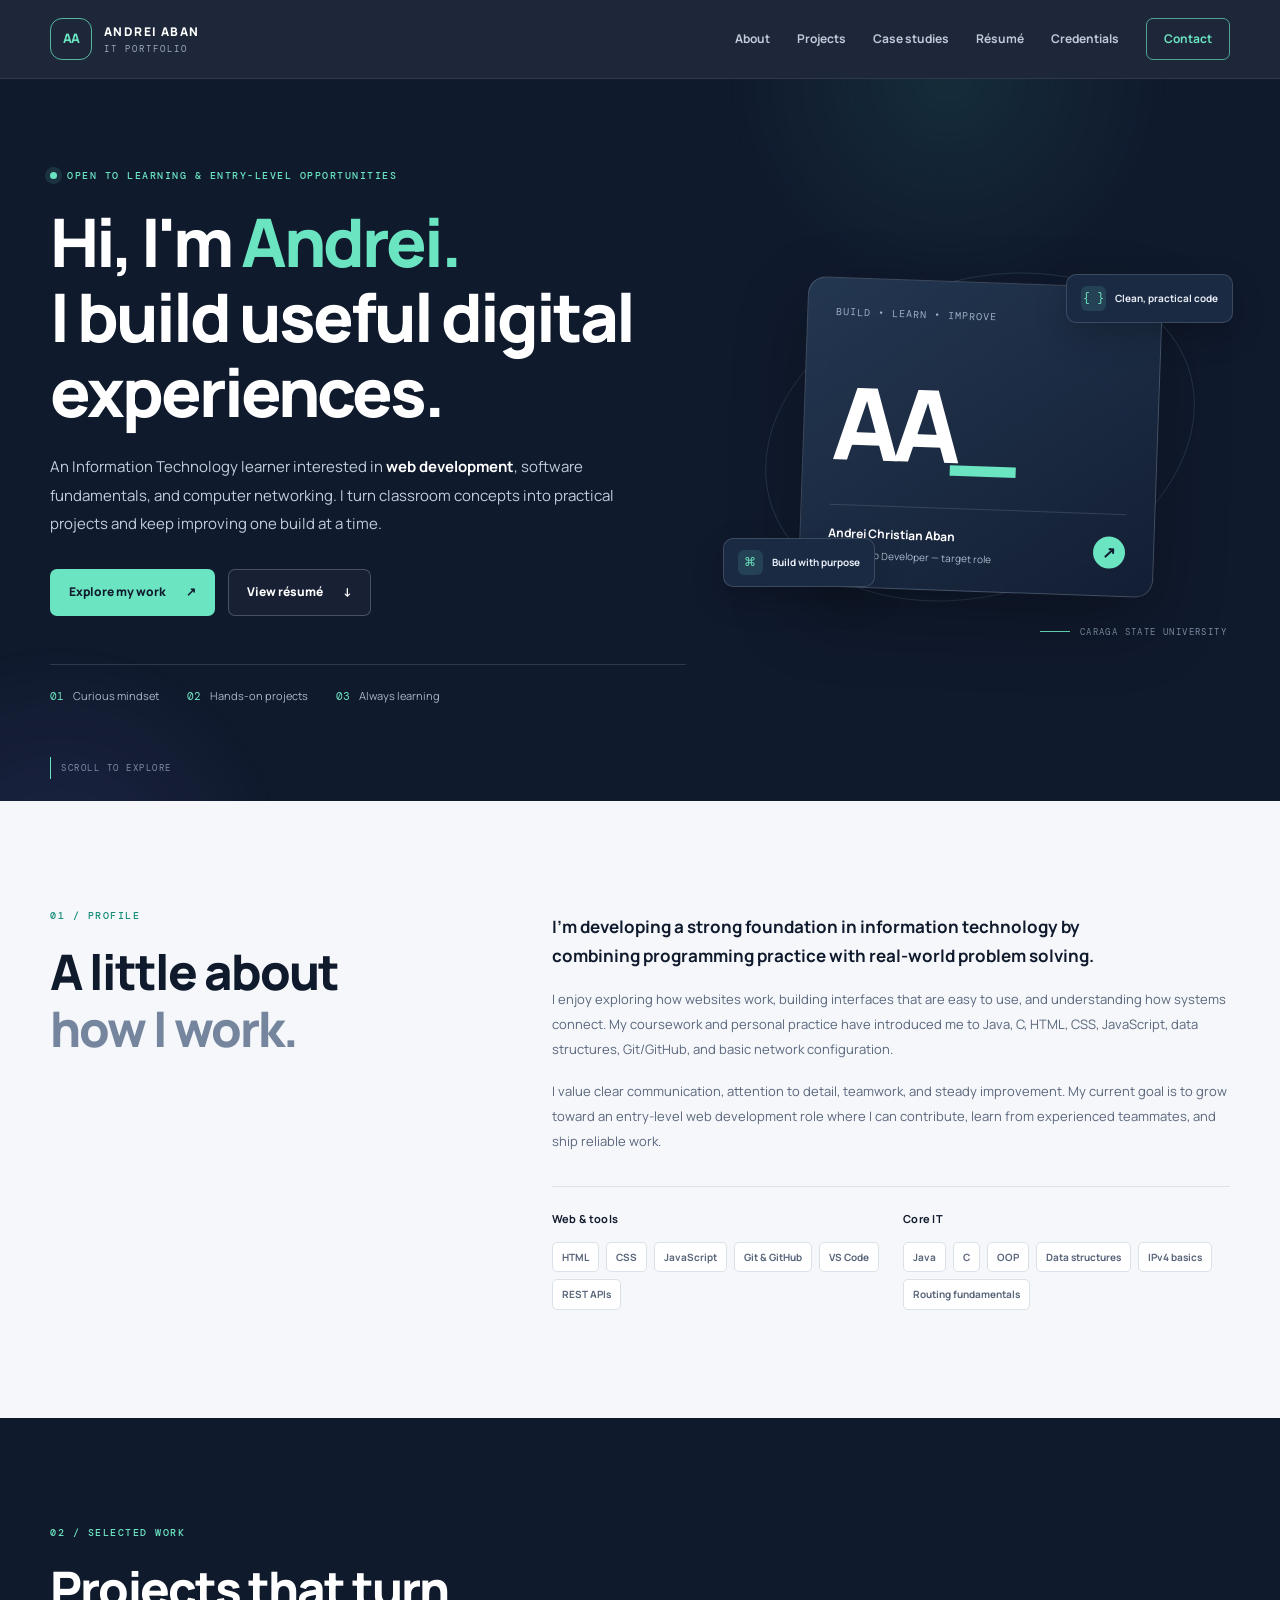
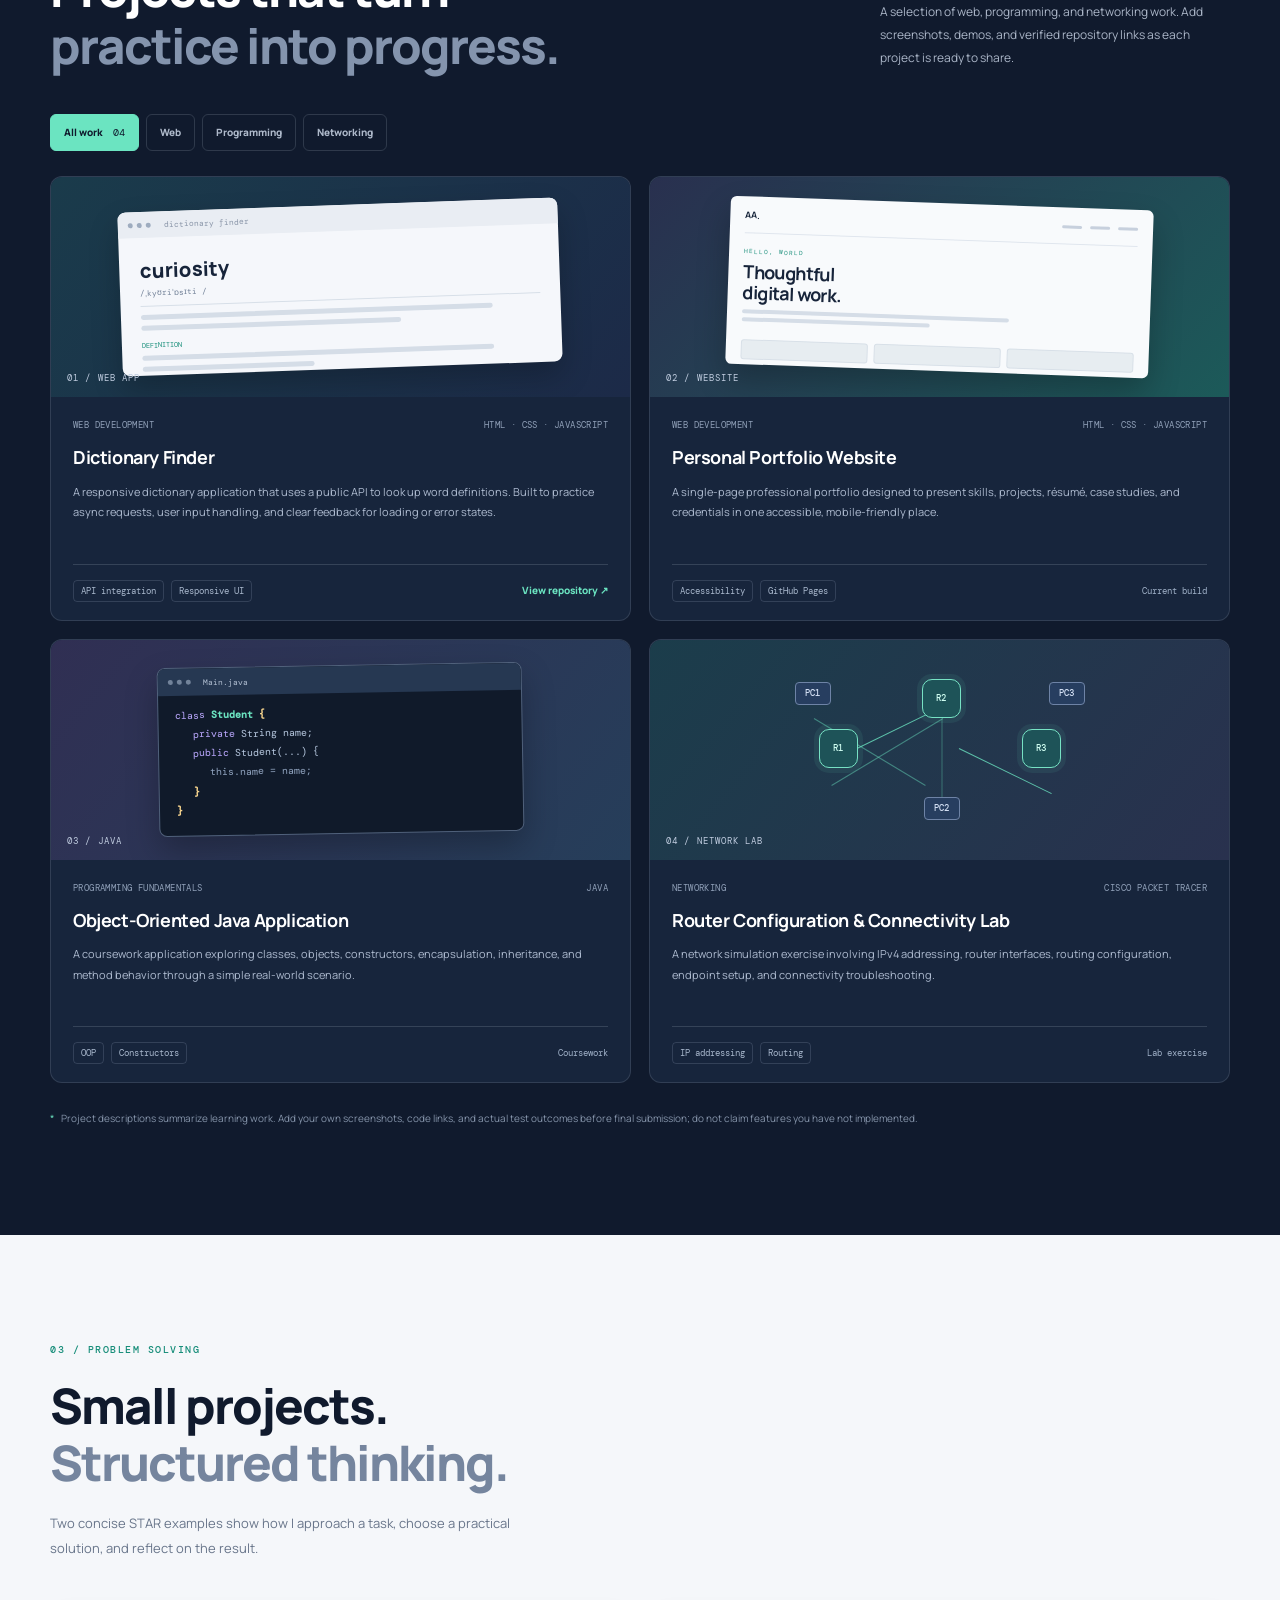
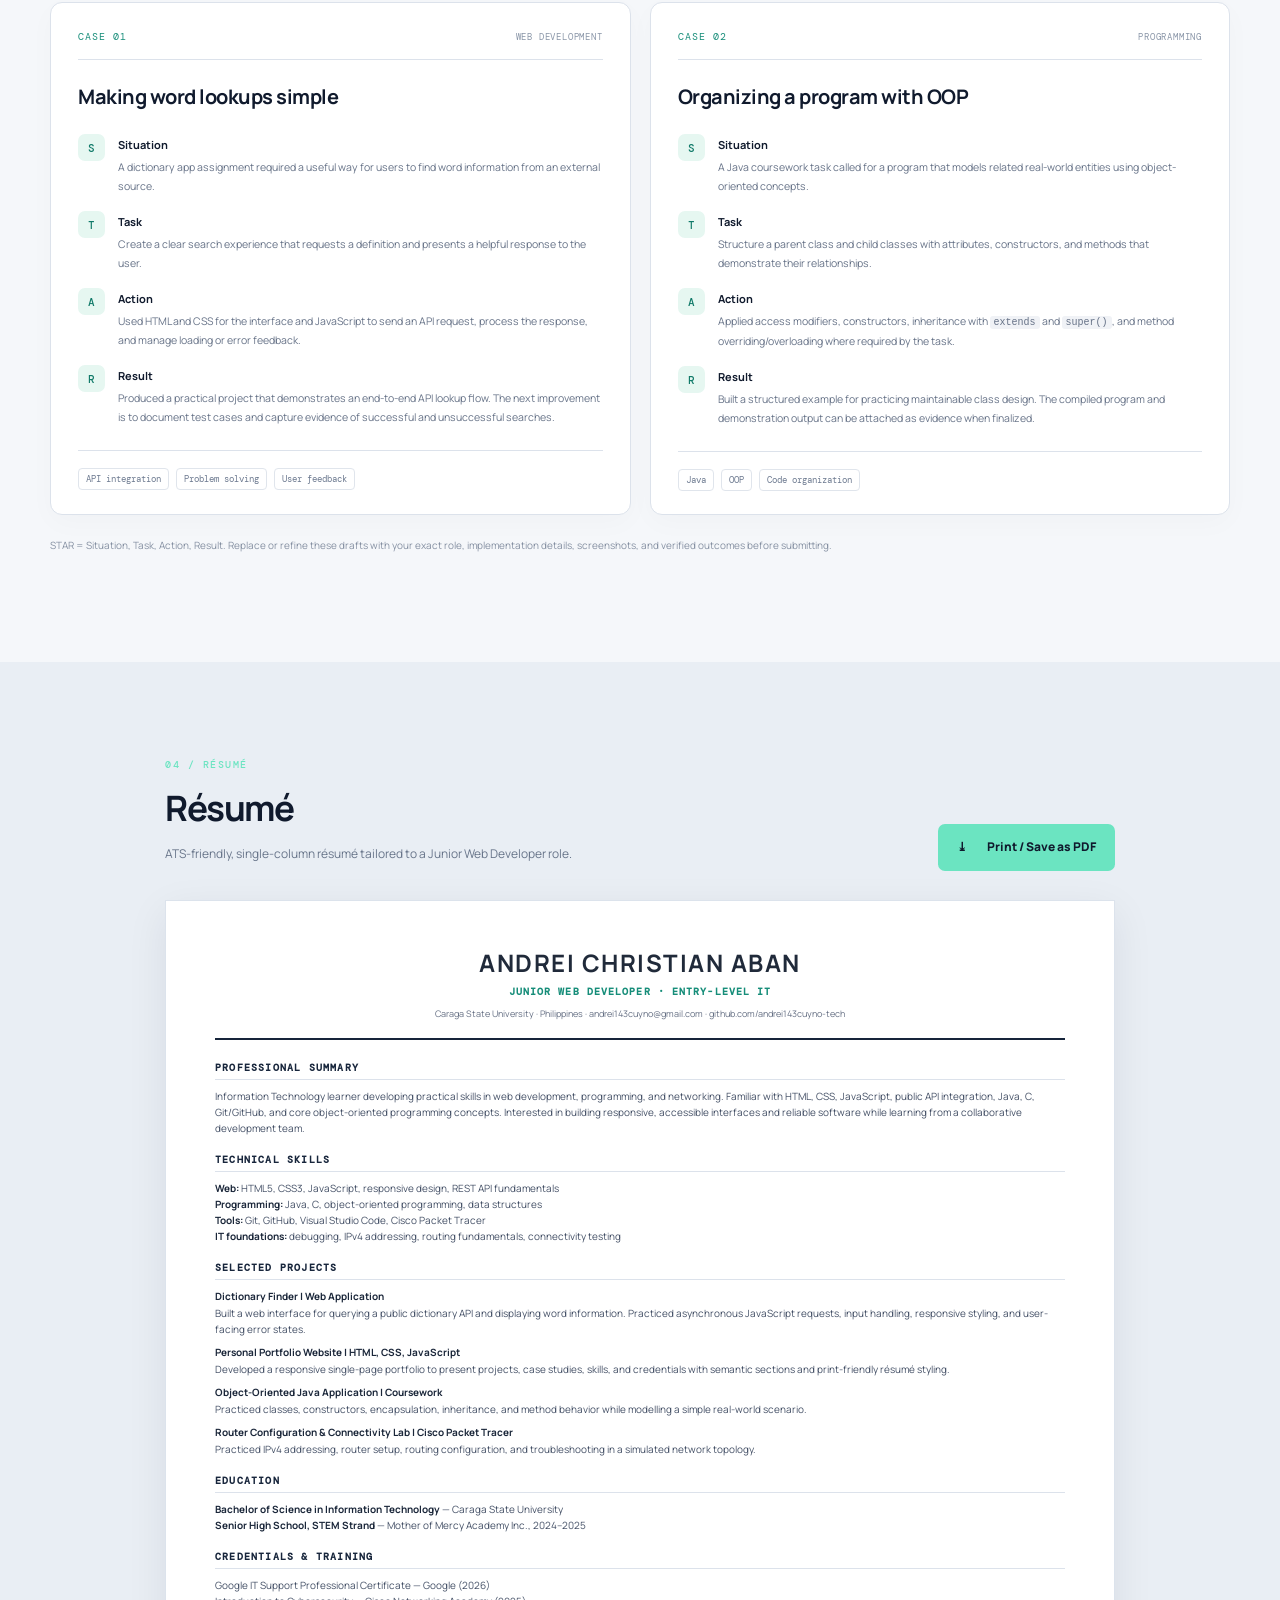
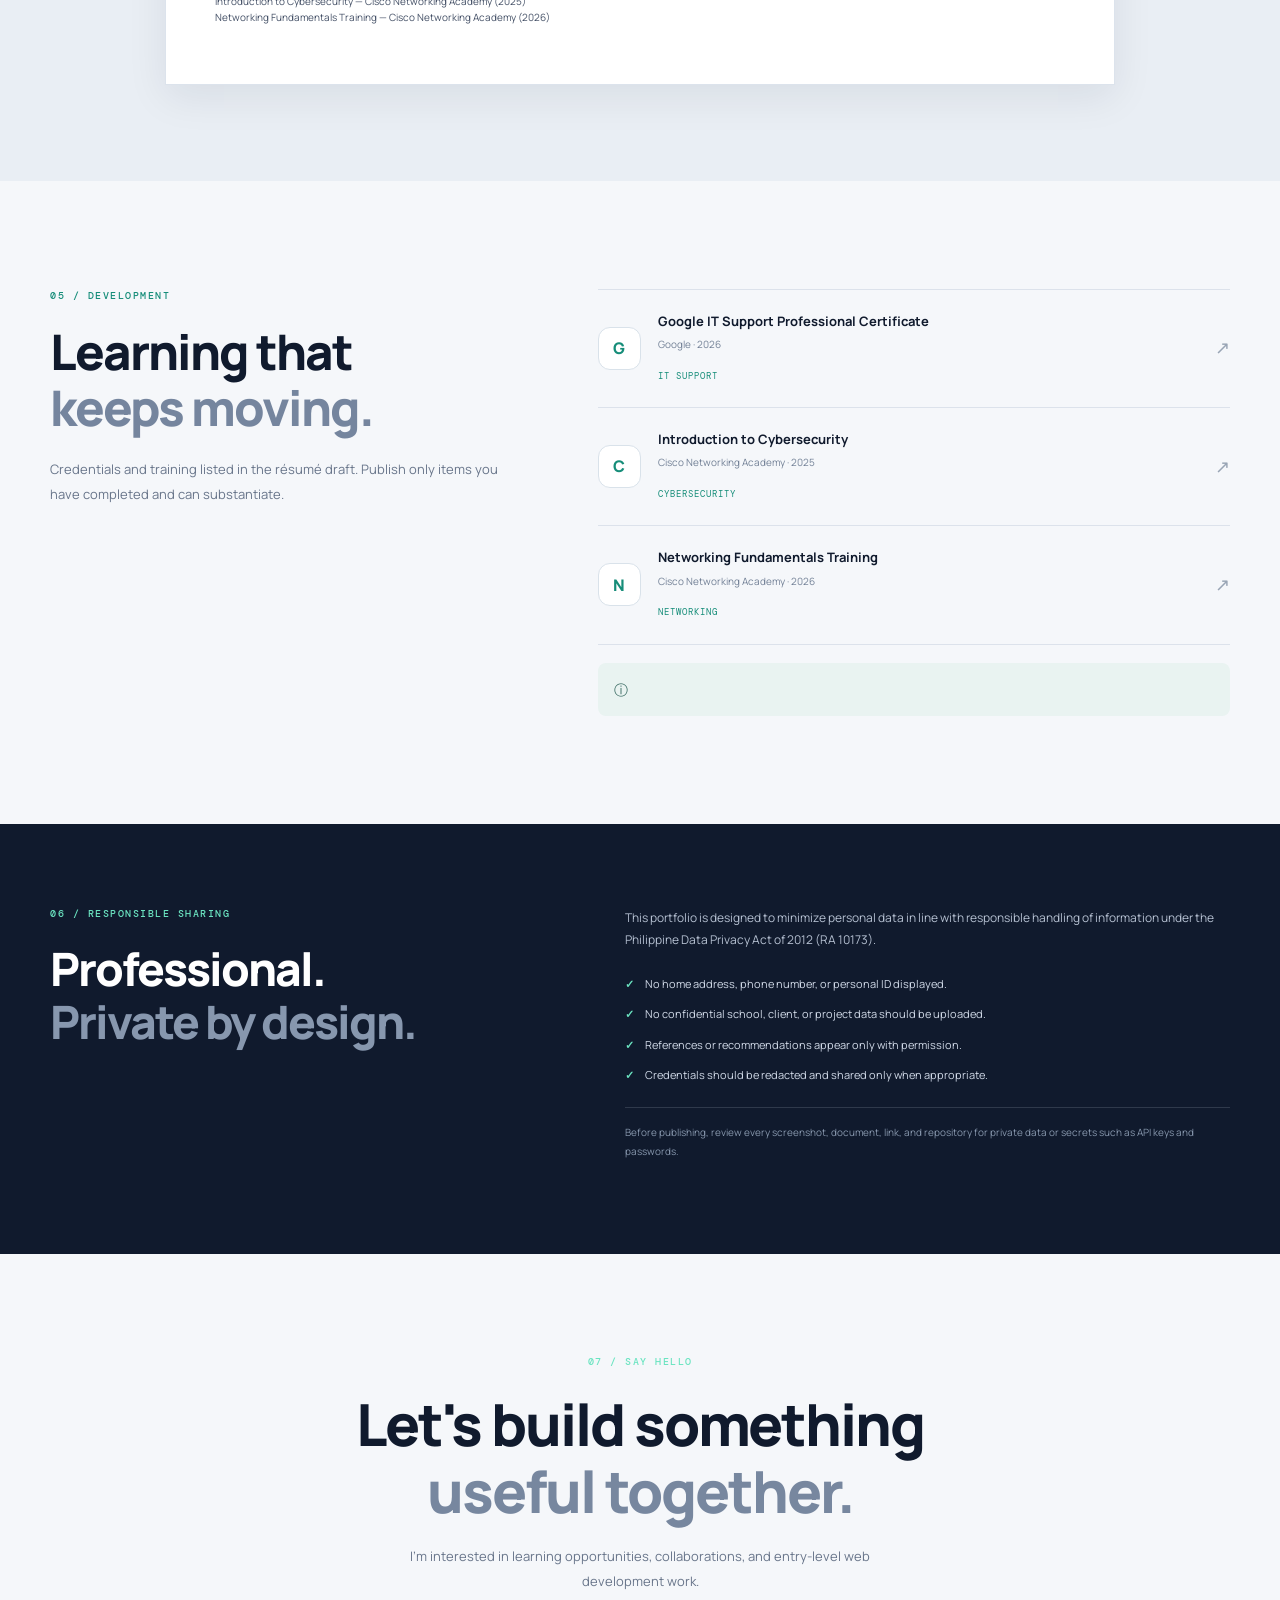
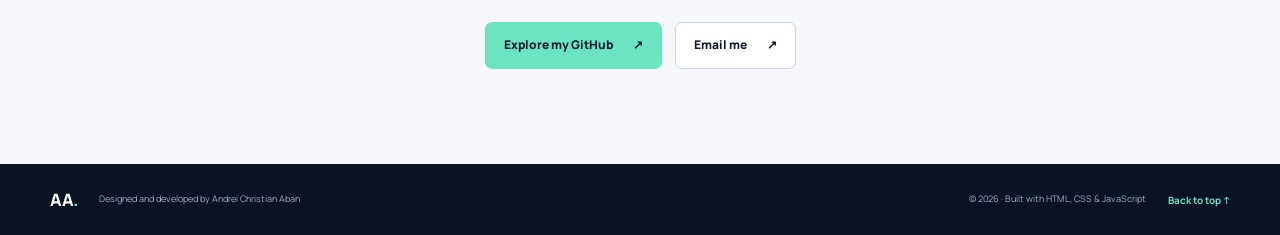
==== commit a802e9f1: "Update portfolio homepage" ====
--- a/andrei-eportfolio/index.html
+++ b/andrei-eportfolio/index.html
@@ -173,7 +173,7 @@
           <header class="resume-header">
             <h2>ANDREI CHRISTIAN ABAN</h2>
             <p class="resume-role">JUNIOR WEB DEVELOPER · ENTRY-LEVEL IT</p>
-            <p class="resume-contact">Caraga State University · Philippines · <span class="replace-email">your.professional.email@example.com</span> · <span>github.com/andrei143cuyno-tech</span></p>
+            <p class="resume-contact">Caraga State University · Philippines · <span class="replace-email">andrei143cuyno@gmail.com</span> · <span>github.com/andrei143cuyno-tech</span></p>
           </header>
           <section class="resume-block"><h3>PROFESSIONAL SUMMARY</h3><p>Information Technology learner developing practical skills in web development, programming, and networking. Familiar with HTML, CSS, JavaScript, public API integration, Java, C, Git/GitHub, and core object-oriented programming concepts. Interested in building responsive, accessible interfaces and reliable software while learning from a collaborative development team.</p></section>
           <section class="resume-block"><h3>TECHNICAL SKILLS</h3><p><strong>Web:</strong> HTML5, CSS3, JavaScript, responsive design, REST API fundamentals<br><strong>Programming:</strong> Java, C, object-oriented programming, data structures<br><strong>Tools:</strong> Git, GitHub, Visual Studio Code, Cisco Packet Tracer<br><strong>IT foundations:</strong> debugging, IPv4 addressing, routing fundamentals, connectivity testing</p></section>
@@ -186,7 +186,6 @@
           <section class="resume-block"><h3>EDUCATION</h3><p><strong>Bachelor of Science in Information Technology</strong> — Caraga State University<br><strong>Senior High School, STEM Strand</strong> — Mother of Mercy Academy Inc., 2024–2025</p></section>
           <section class="resume-block"><h3>CREDENTIALS & TRAINING</h3><p>Google IT Support Professional Certificate — Google (2026)<br>Introduction to Cybersecurity — Cisco Networking Academy (2025)<br>Networking Fundamentals Training — Cisco Networking Academy (2026)</p></section>
         </article>
-        <p class="resume-disclaimer screen-only">Before publishing: replace the sample email with an address you are comfortable making public, confirm your education details and each credential, and remove any claim that does not reflect your actual experience. Keep private addresses, phone numbers, IDs, and confidential data out of this version.</p>
       </div>
     </section>
 
@@ -201,7 +200,7 @@
           <article class="credential-item"><div class="credential-icon" aria-hidden="true">G</div><div class="credential-copy"><h3>Google IT Support Professional Certificate</h3><p>Google · 2026</p><span class="credential-kind">IT SUPPORT</span></div><span class="credential-arrow" aria-hidden="true">↗</span></article>
           <article class="credential-item"><div class="credential-icon" aria-hidden="true">C</div><div class="credential-copy"><h3>Introduction to Cybersecurity</h3><p>Cisco Networking Academy · 2025</p><span class="credential-kind">CYBERSECURITY</span></div><span class="credential-arrow" aria-hidden="true">↗</span></article>
           <article class="credential-item"><div class="credential-icon" aria-hidden="true">N</div><div class="credential-copy"><h3>Networking Fundamentals Training</h3><p>Cisco Networking Academy · 2026</p><span class="credential-kind">NETWORKING</span></div><span class="credential-arrow" aria-hidden="true">↗</span></article>
-          <div class="credential-reminder"><span aria-hidden="true">ⓘ</span><p>Add public verification links or redacted certificate images for completed credentials. Do not upload certificate numbers, QR codes, or other data that could expose private information.</p></div>
+          <div class="credential-reminder"><span aria-hidden="true">ⓘ</span></div>
         </div>
       </div>
     </section>
@@ -219,7 +218,7 @@
         <h2 id="contact-title">Let's build something<br><span>useful together.</span></h2>
         <p>I'm interested in learning opportunities, collaborations, and entry-level web development work.</p>
         <div class="contact-actions"><a class="button button-primary" href="https://github.com/andrei143cuyno-tech" target="_blank" rel="noopener noreferrer">Explore my GitHub <span aria-hidden="true">↗</span></a><a class="button button-outline" href="mailto:your.professional.email@example.com" id="email-link">Email me <span aria-hidden="true">↗</span></a></div>
-        <p class="contact-hint">Update the sample email in <code>index.html</code> before publishing.</p>
+      
       </div>
     </section>
   </main>
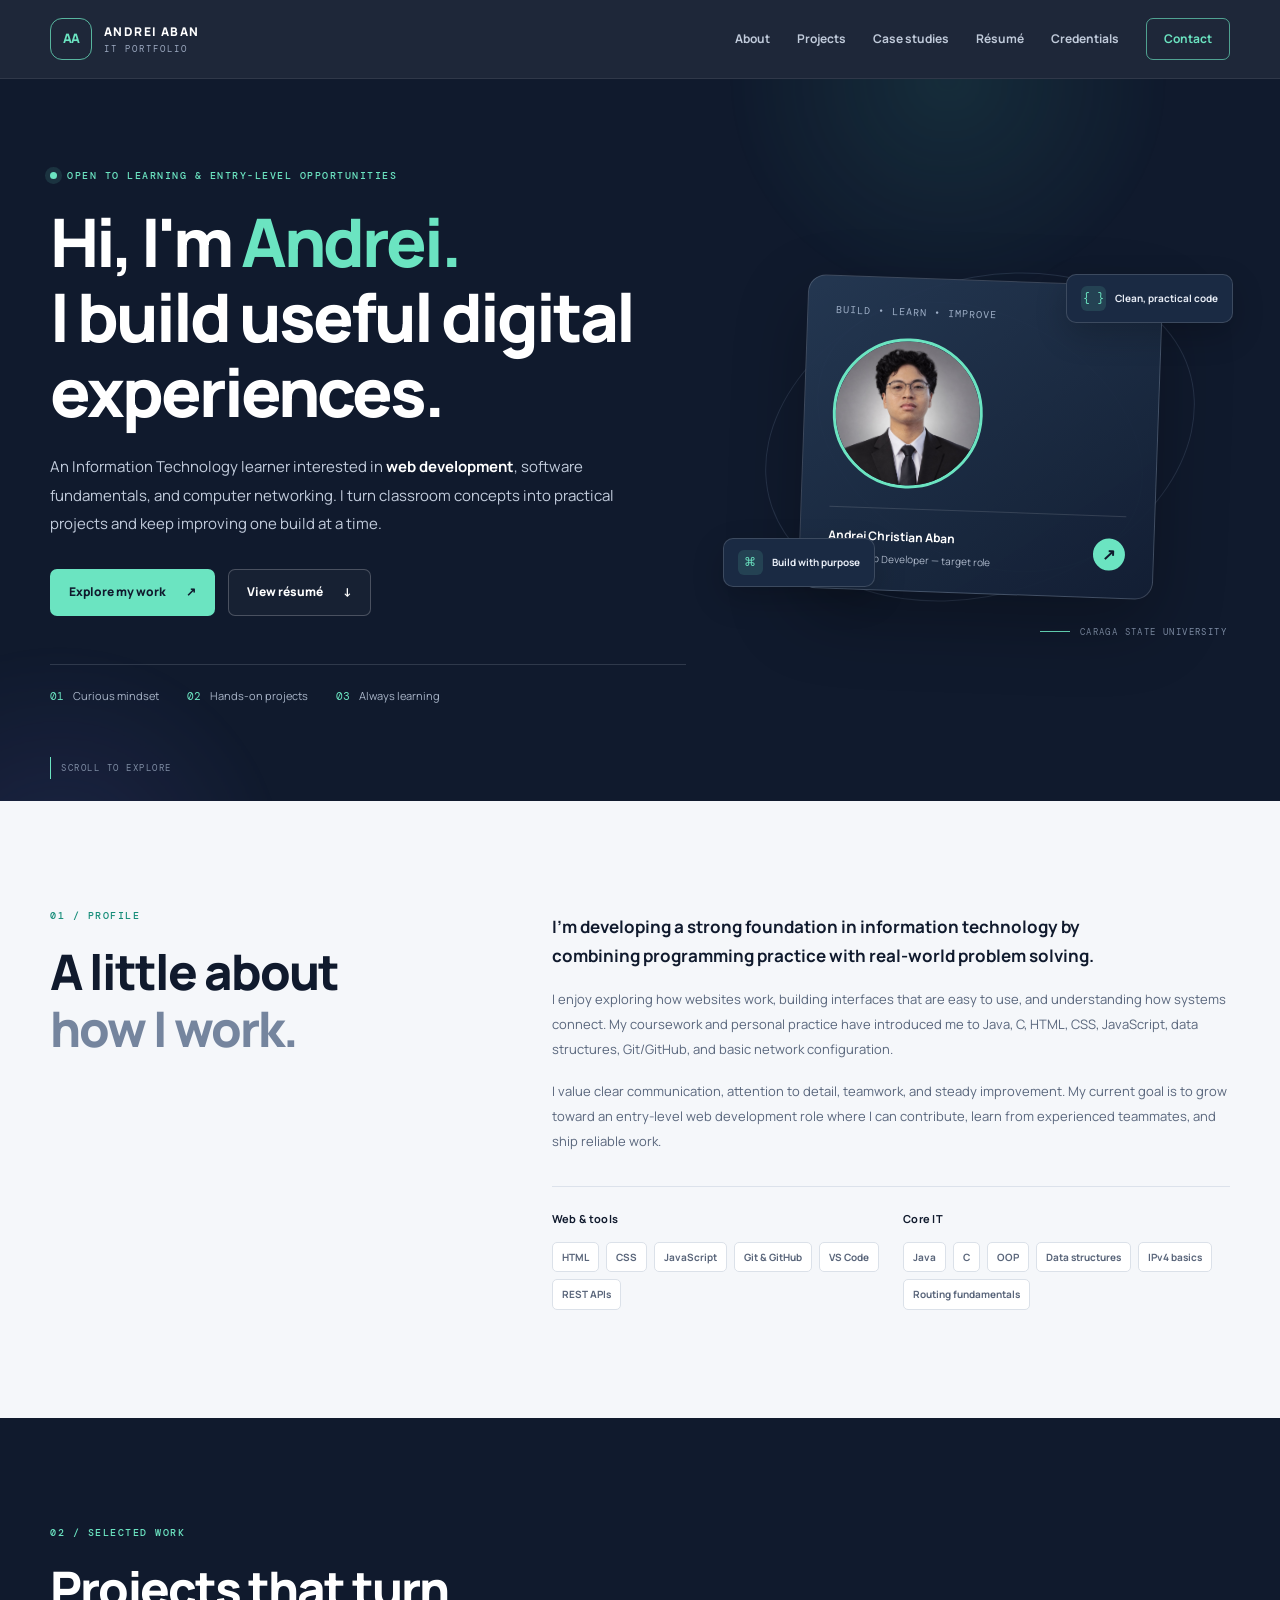
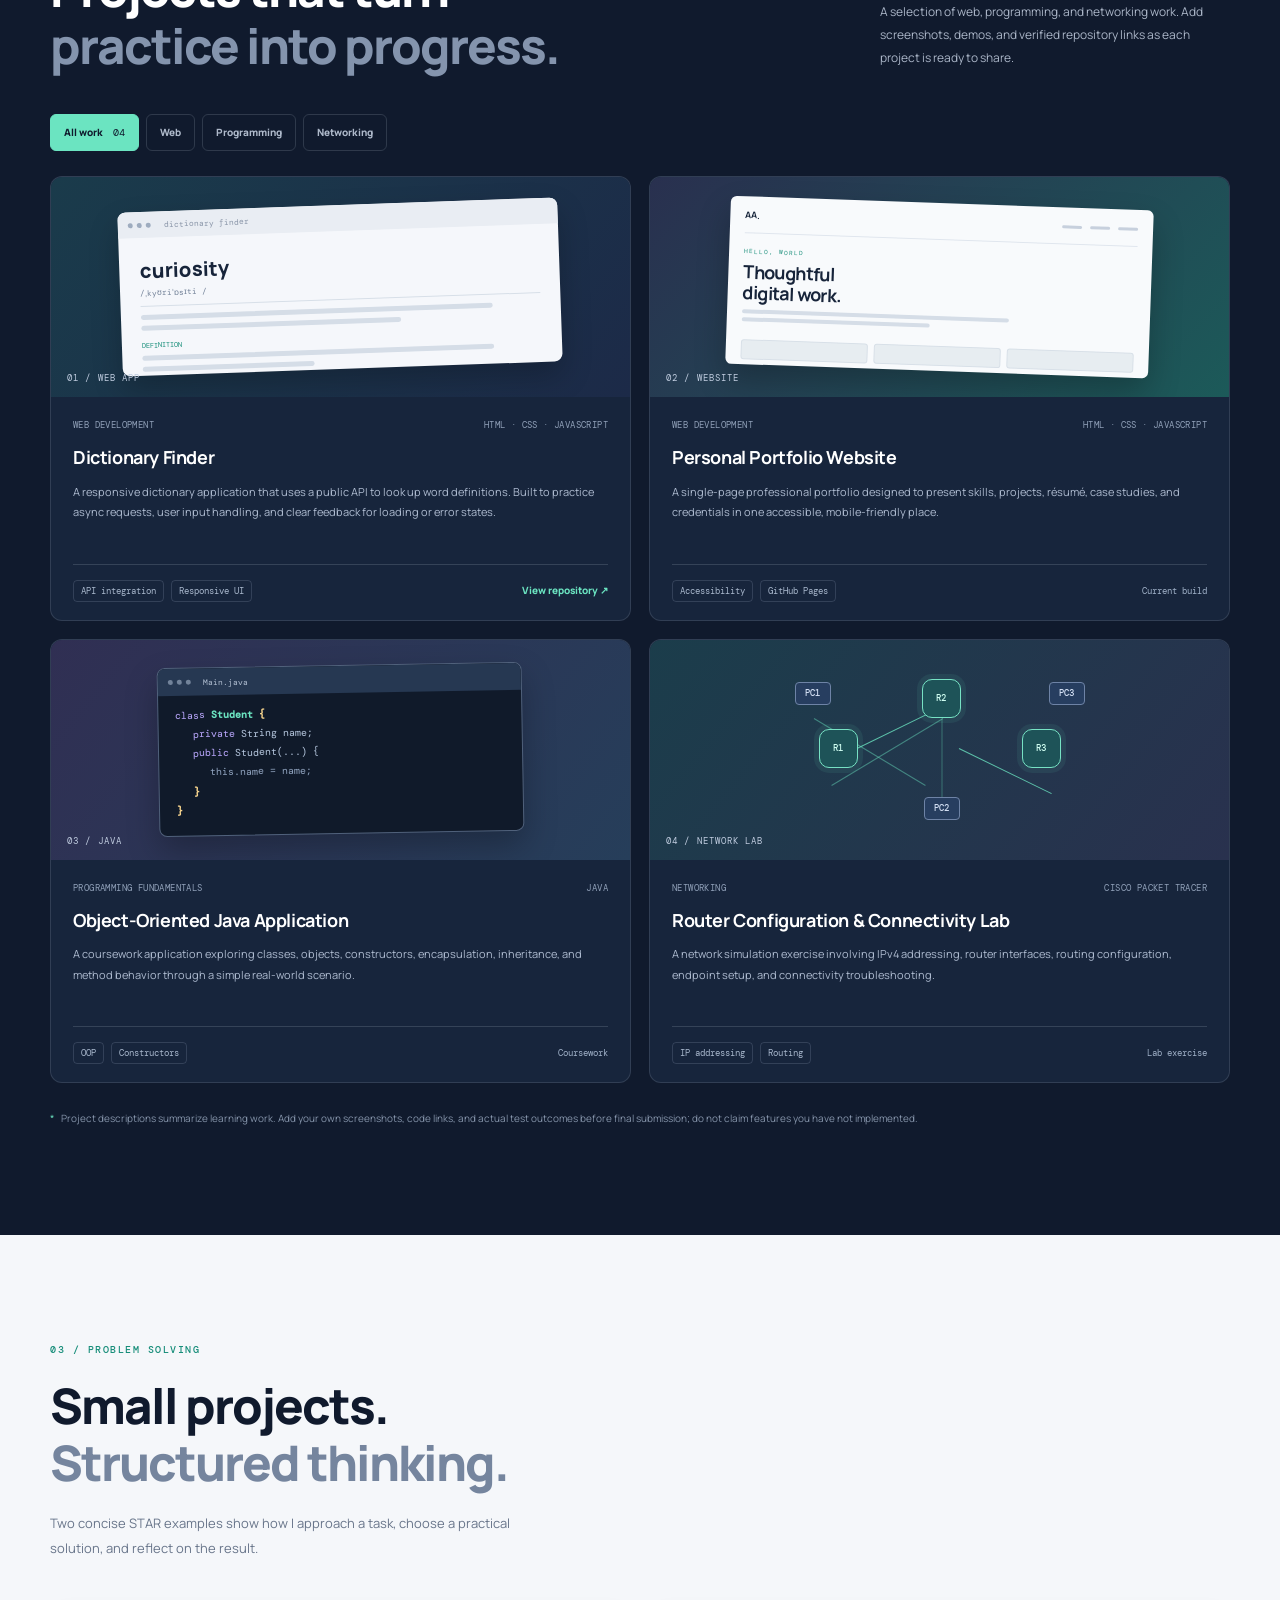
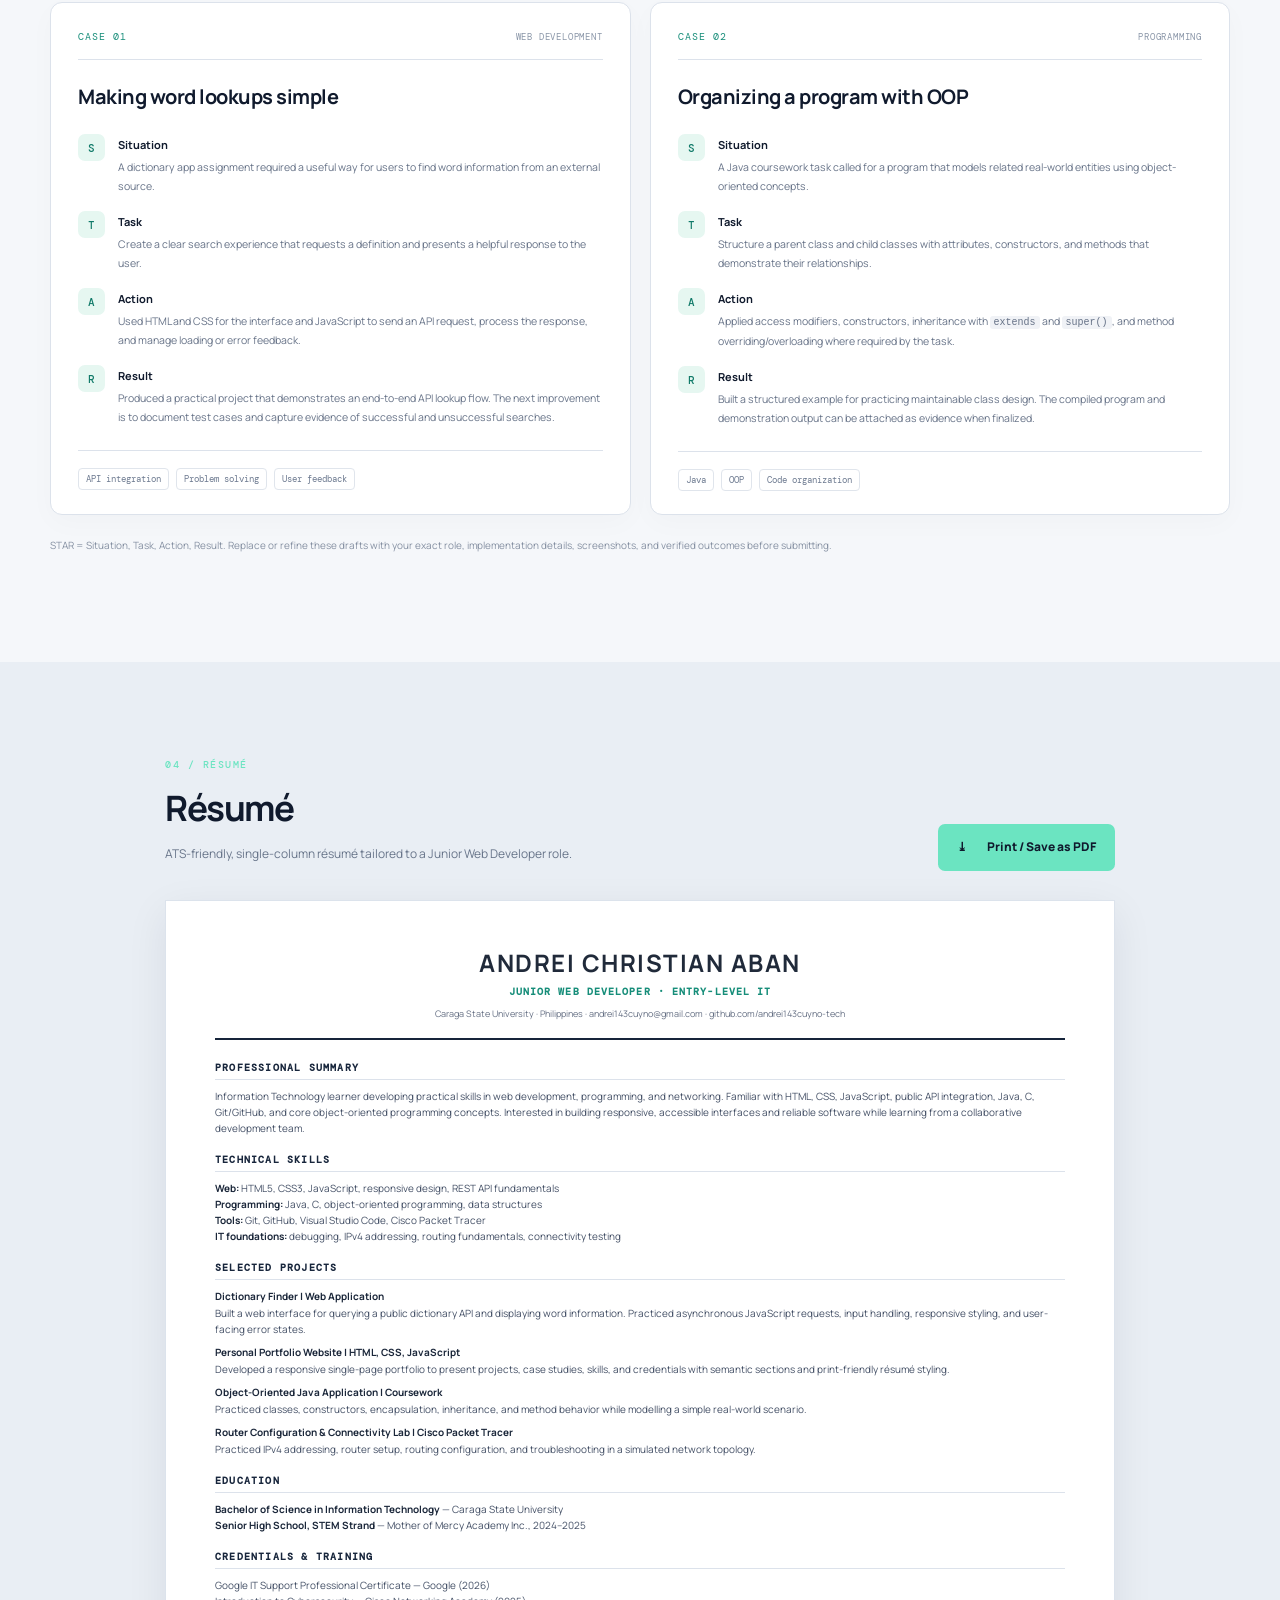
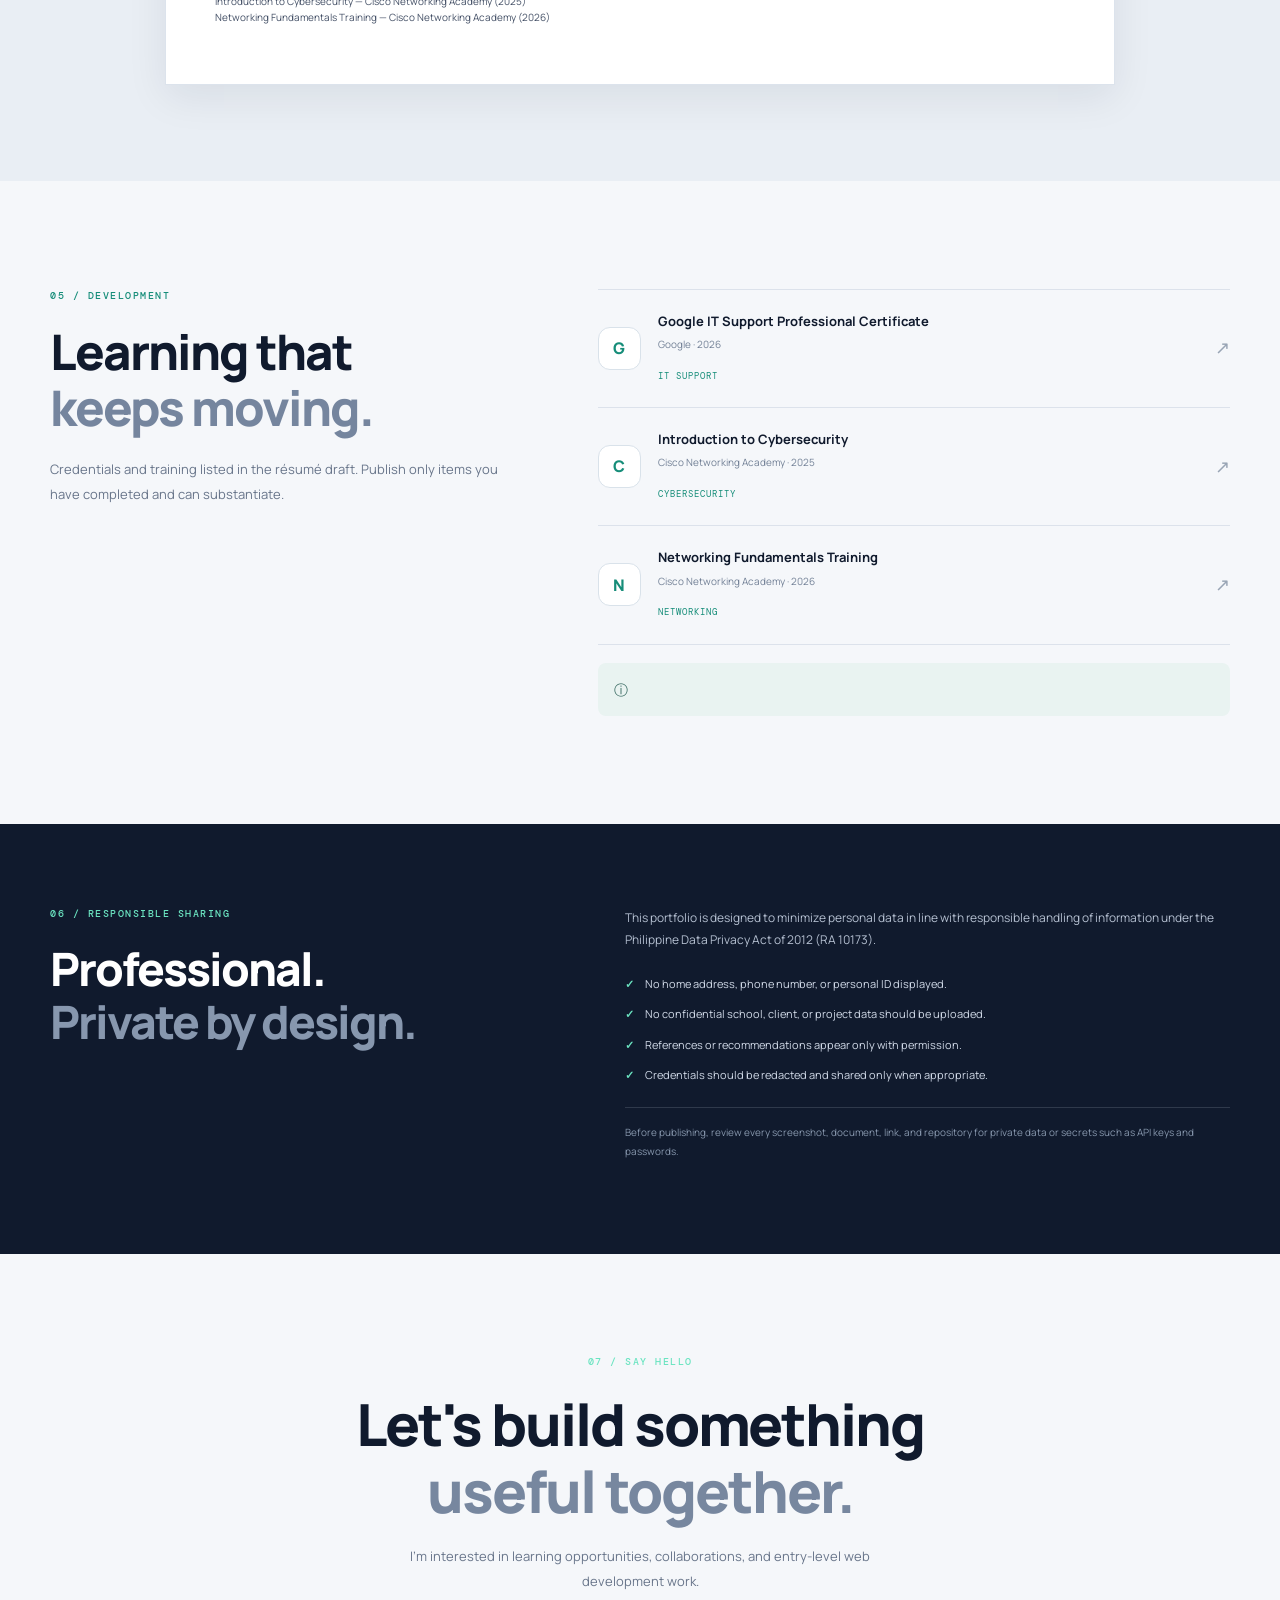
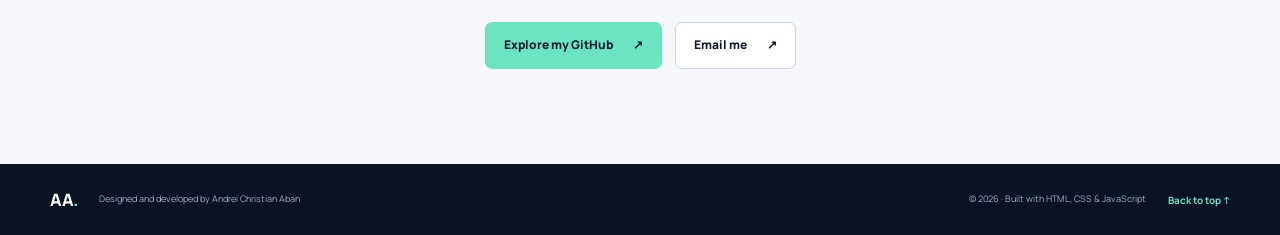
==== commit 8d9e8067: "Add profile photo" ====
--- a/andrei-eportfolio/index.html
+++ b/andrei-eportfolio/index.html
@@ -56,7 +56,11 @@
           <div class="orbit orbit-small"></div>
           <div class="profile-tile">
             <span class="tile-kicker">BUILD • LEARN • IMPROVE</span>
-            <div class="monogram">AA<span class="monogram-caret">_</span></div>
+            <img
+                class="profile-photo"
+                src="me.jpg"
+                alt="Portrait of Andrei Christian Aban"
+            >
             <div class="tile-bottom">
               <div><strong>Andrei Christian Aban</strong><span>Junior Web Developer — target role</span></div>
               <span class="tile-arrow" aria-hidden="true">↗</span>
--- a/andrei-eportfolio/styles.css
+++ b/andrei-eportfolio/styles.css
@@ -140,3 +140,13 @@
   body.print-resume #resume .resume-project strong{color:#111!important}
   a{color:#111!important;text-decoration:none!important}
 }
+.profile-photo {
+  width: 150px;
+  height: 150px;
+  object-fit: cover;
+  object-position: center;
+  border-radius: 50%;
+  border: 3px solid var(--accent);
+  display: block;
+  margin: 20px 0;
+}
